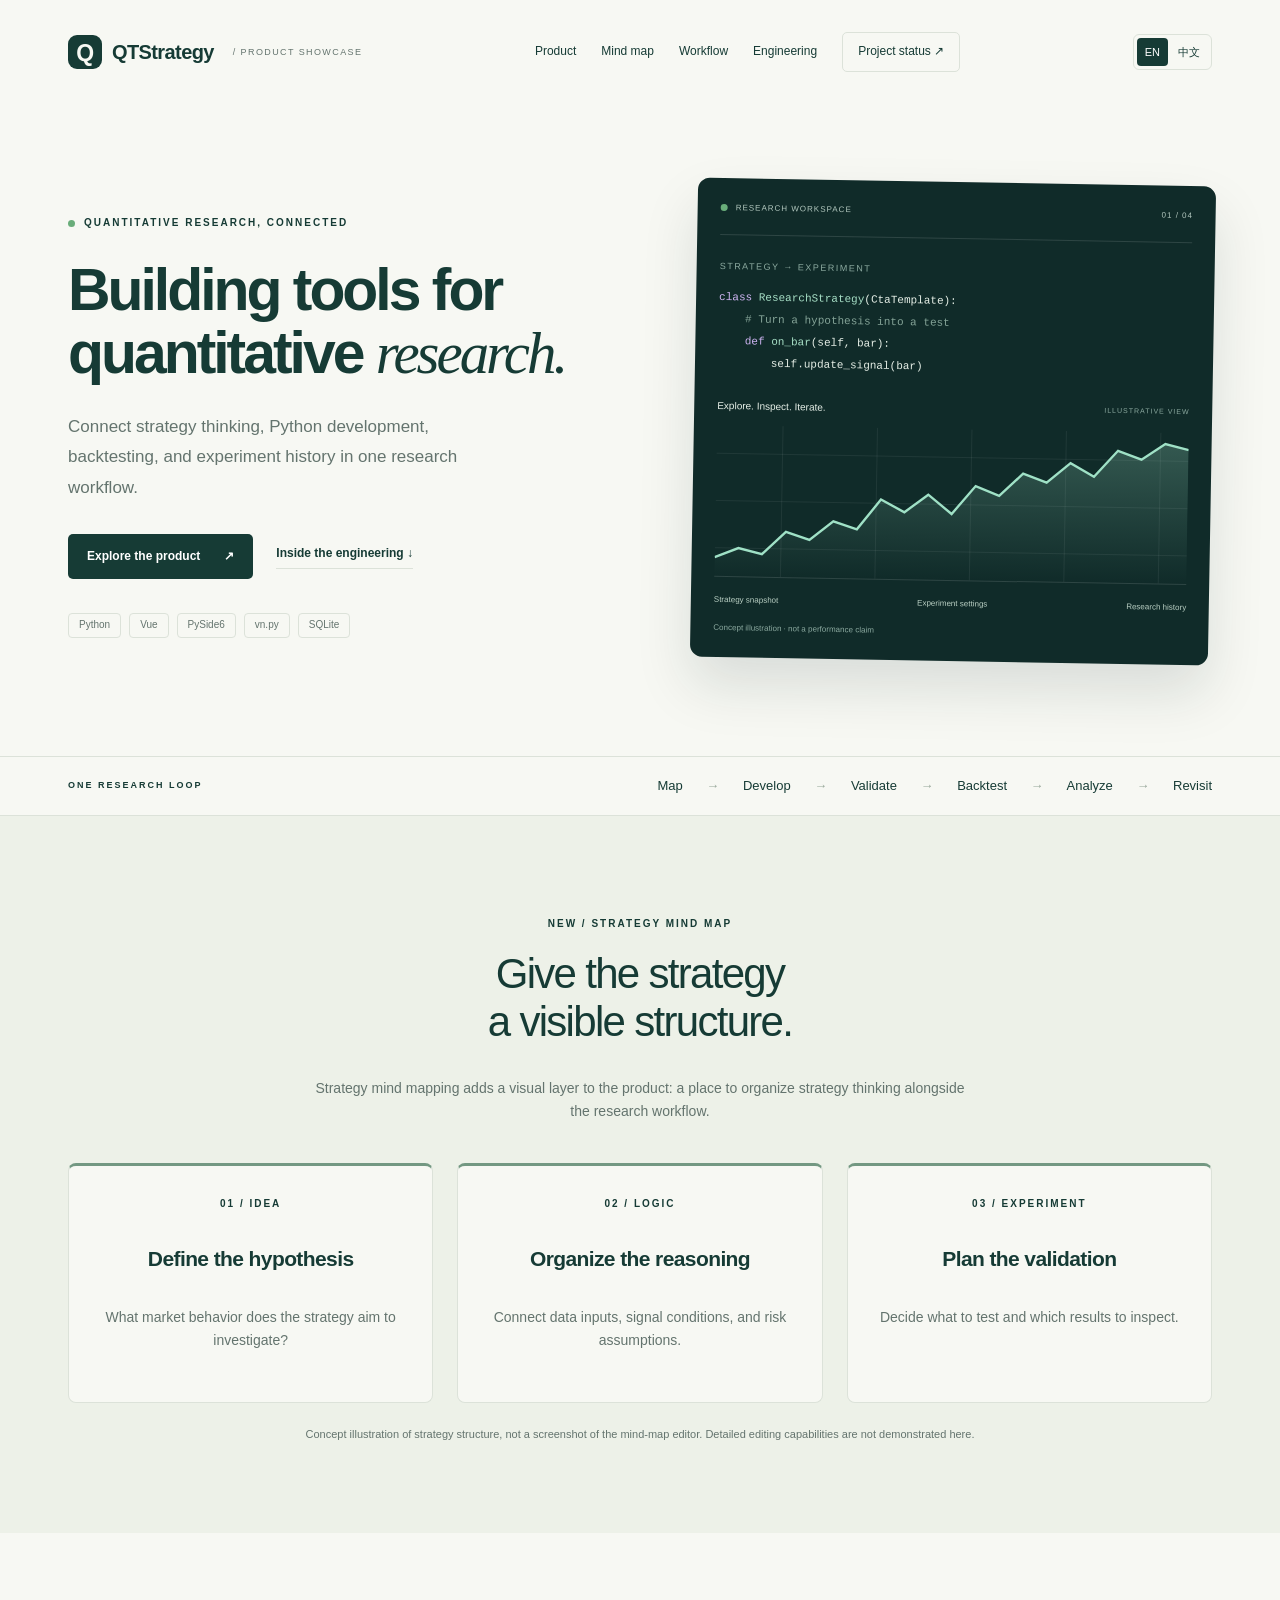
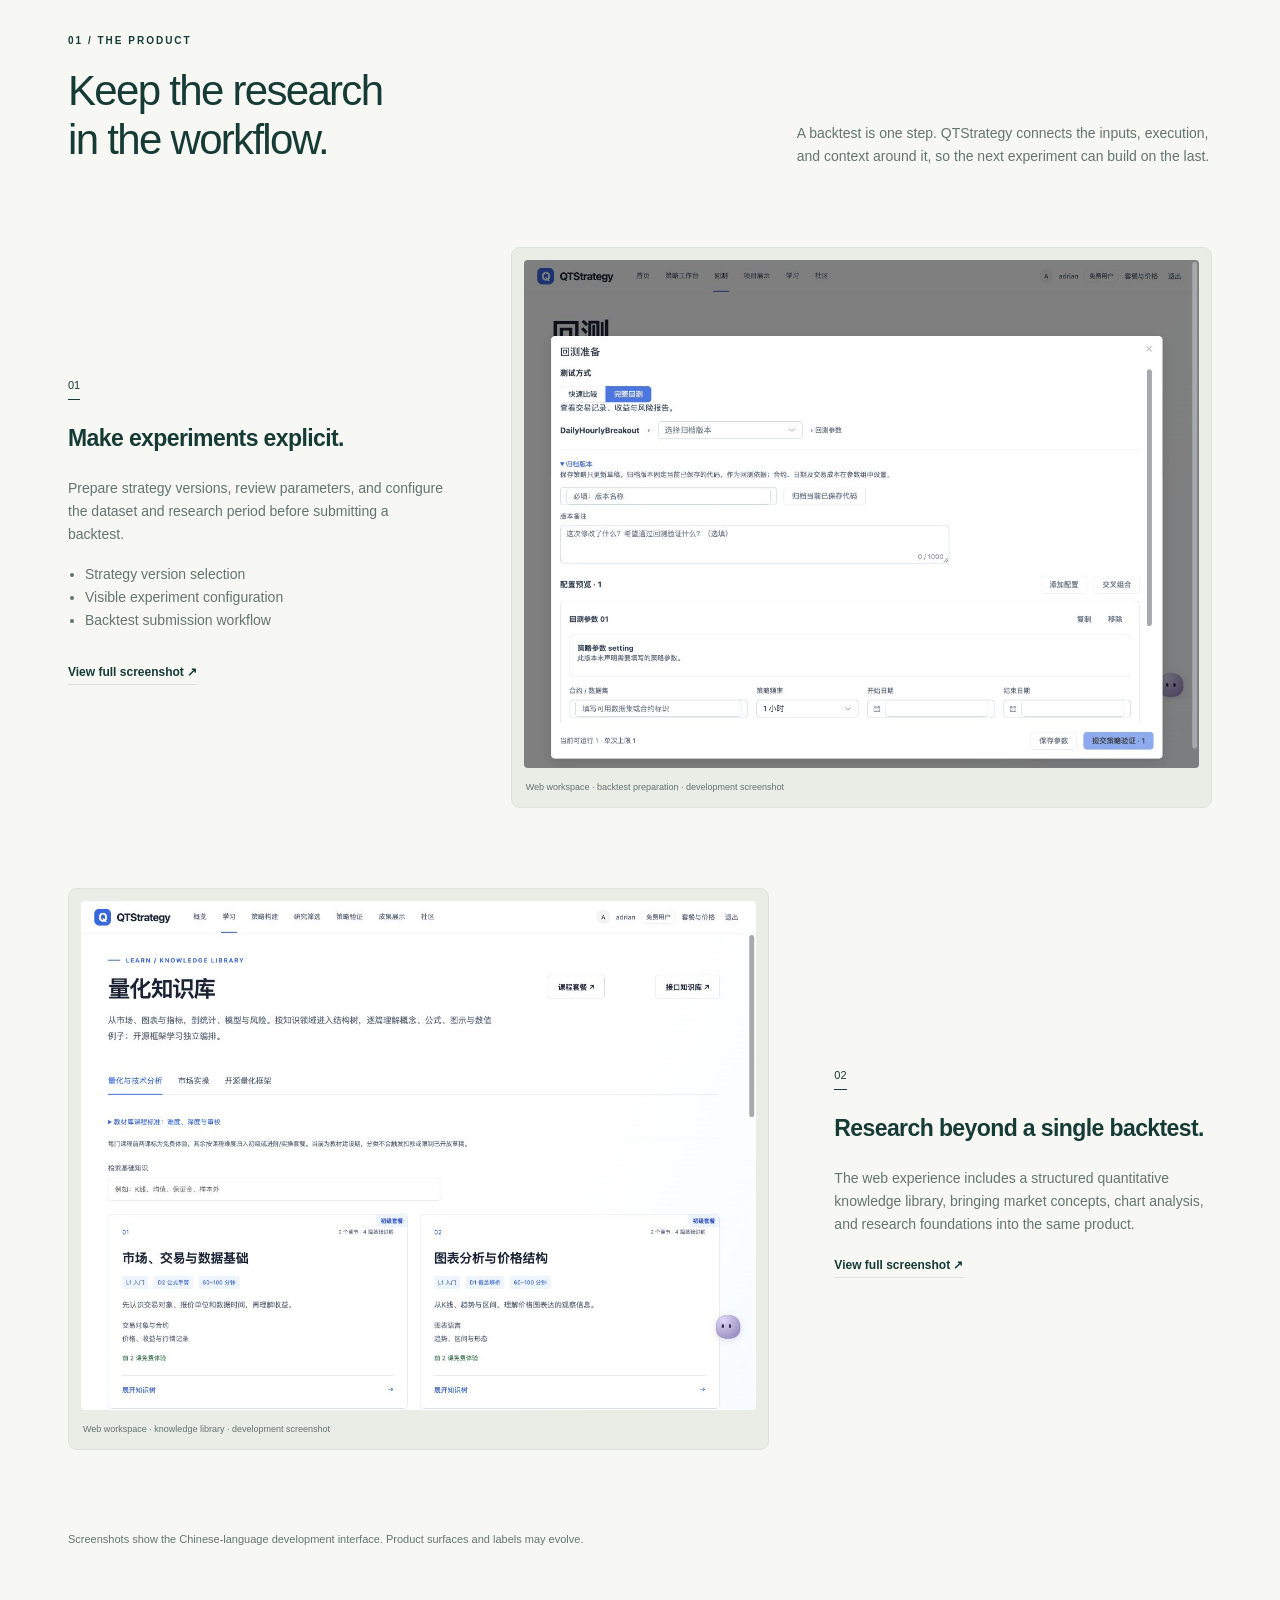
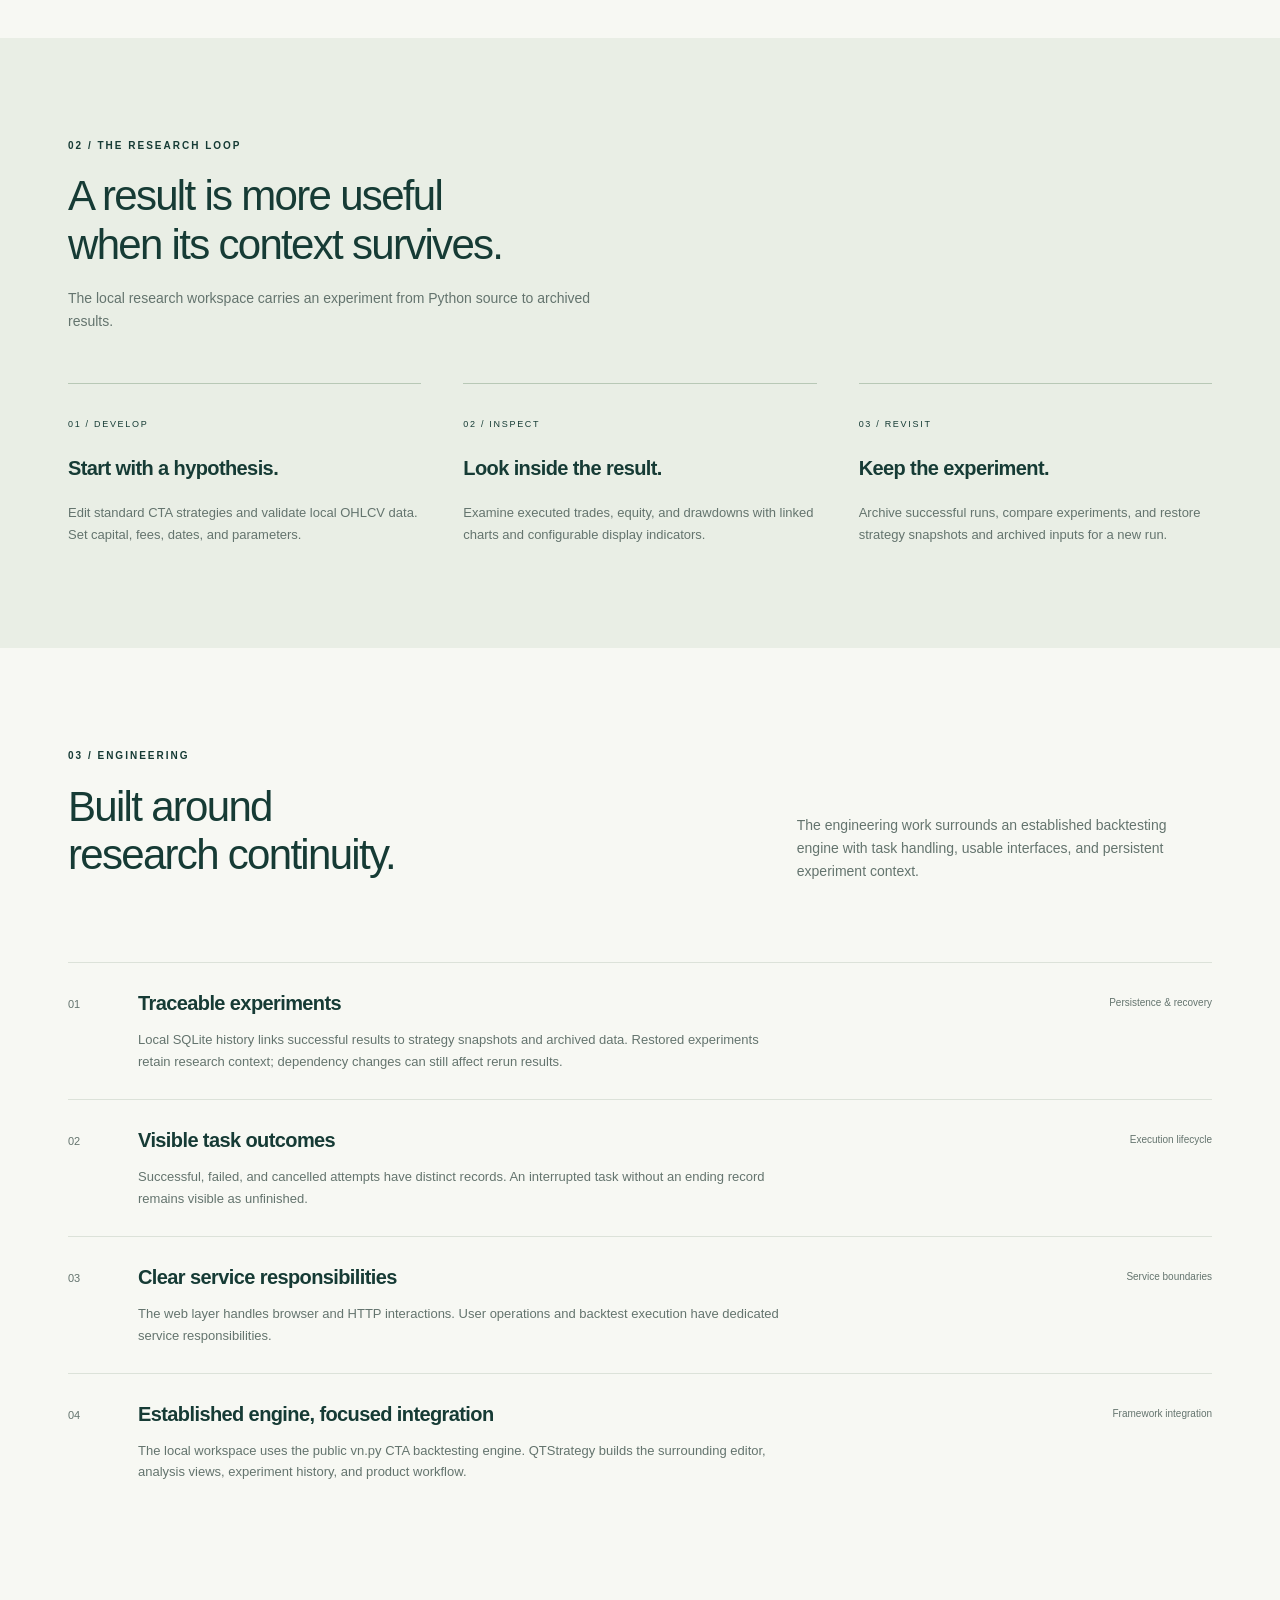
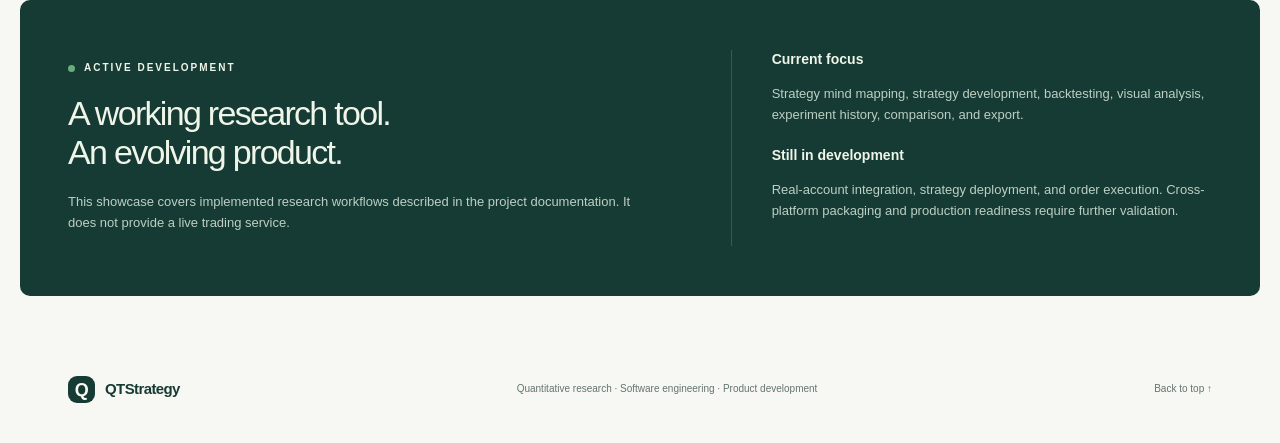
==== index_EN.html @ b5f274e8 "Add files via upload" ====
<!doctype html>
<html lang="en">
<head>
<meta charset="utf-8"><meta name="viewport" content="width=device-width, initial-scale=1">
<title>QTStrategy — Quantitative Development &amp; Research Tools</title>
<meta name="description" content="Explore QTStrategy: a quantitative research workspace connecting Python strategies, backtesting, result analysis, and experiment history.">
<meta property="og:type" content="website"><meta property="og:title" content="QTStrategy | Quantitative Research Workspace"><meta property="og:description" content="From strategy idea to research insight. Explore the product workflow and engineering behind QTStrategy."><meta name="theme-color" content="#102b29">
<link rel="icon" href="assets/favicon.svg" type="image/svg+xml"><link rel="stylesheet" href="style.css">
<link rel="canonical" href="https://pioolcx1221.github.io/qtstrategy-showcase/index_EN.html"><link rel="alternate" hreflang="en" href="https://pioolcx1221.github.io/qtstrategy-showcase/index_EN.html"><link rel="alternate" hreflang="zh-CN" href="https://pioolcx1221.github.io/qtstrategy-showcase/index_ZH.html"><meta property="og:url" content="https://pioolcx1221.github.io/qtstrategy-showcase/index_EN.html">
</head>
<body>
<a class="skip" href="#main">Skip to content</a>
<header class="nav wrap"><a class="brand" href="#" aria-label="QTStrategy home"><span class="mark">Q</span>QTStrategy<span class="brand-note"> / PRODUCT SHOWCASE</span></a><nav aria-label="Main navigation"><a href="#product">Product</a><a href="#mindmap">Mind map</a><a href="#workflow">Workflow</a><a href="#engineering">Engineering</a><a class="nav-cta" href="#status">Project status ↗</a></nav><nav class="language-switch" aria-label="Language"><a href="index_EN.html" aria-current="page" lang="en">EN</a><a href="index_ZH.html" lang="zh-CN">中文</a></nav></header>
<main id="main">
<section class="hero wrap"><div class="hero-copy"><p class="eyebrow"><span class="dot"></span> QUANTITATIVE RESEARCH, CONNECTED</p><h1>Building tools for<br>quantitative <em>research.</em></h1><p class="intro">Connect strategy thinking, Python development, backtesting, and experiment history in one research workflow.</p><div class="actions"><a class="button" href="#product">Explore the product <span>↗</span></a><a class="text-link" href="#engineering">Inside the engineering ↓</a></div><div class="tags" aria-label="Technologies"><span>Python</span><span>Vue</span><span>PySide6</span><span>vn.py</span><span>SQLite</span></div></div>
<div class="research-card" aria-label="Illustrative research workflow"><div class="card-top"><span><i class="dot"></i> RESEARCH WORKSPACE</span><span>01 / 04</span></div><div class="code-label">STRATEGY → EXPERIMENT</div><pre><span class="purple">class</span> <span class="mint">ResearchStrategy</span>(CtaTemplate):
    <span class="muted"># Turn a hypothesis into a test</span>
    <span class="purple">def</span> <span class="mint">on_bar</span>(self, bar):
        self.update_signal(bar)</pre><div class="chart-title"><span>Explore. Inspect. Iterate.</span><span>ILLUSTRATIVE VIEW</span></div><svg viewBox="0 0 500 160" role="img" aria-label="Illustrative curve, not actual backtest performance"><defs><linearGradient id="fill" x1="0" y1="0" x2="0" y2="1"><stop stop-color="#9fe1c6" stop-opacity=".25"/><stop offset="1" stop-color="#9fe1c6" stop-opacity="0"/></linearGradient></defs><g stroke="#ffffff12"><path d="M0 30H500M0 80H500M0 130H500"/><path d="M70 0V160M170 0V160M270 0V160M370 0V160M470 0V160"/></g><path d="M0 140L25 130 50 136 75 112 100 120 125 100 150 108 175 76 200 89 225 70 250 90 275 60 300 70 325 46 350 55 375 34 400 48 425 20 450 29 475 12 500 18V160H0Z" fill="url(#fill)"/><path d="M0 140L25 130 50 136 75 112 100 120 125 100 150 108 175 76 200 89 225 70 250 90 275 60 300 70 325 46 350 55 375 34 400 48 425 20 450 29 475 12 500 18" fill="none" stroke="#9fe1c6" stroke-width="2.5"/></svg><div class="card-bottom"><span>Strategy snapshot</span><span>Experiment settings</span><span>Research history</span></div><p class="illustration-note">Concept illustration · not a performance claim</p></div></section>
<div class="strip"><div class="wrap strip-inner"><span>ONE RESEARCH LOOP</span><p>Map <b>→</b> Develop <b>→</b> Validate <b>→</b> Backtest <b>→</b> Analyze <b>→</b> Revisit</p></div></div>
<section class="mindmap-section" id="mindmap"><div class="wrap section"><div class="section-heading"><div><p class="eyebrow">NEW / STRATEGY MIND MAP</p><h2>Give the strategy<br>a visible structure.</h2></div><p>Strategy mind mapping adds a visual layer to the product: a place to organize strategy thinking alongside the research workflow.</p></div><div class="map-story" aria-label="Conceptual research flow"><article><span class="eyebrow">01 / IDEA</span><h3>Define the hypothesis</h3><p>What market behavior does the strategy aim to investigate?</p></article><article><span class="eyebrow">02 / LOGIC</span><h3>Organize the reasoning</h3><p>Connect data inputs, signal conditions, and risk assumptions.</p></article><article><span class="eyebrow">03 / EXPERIMENT</span><h3>Plan the validation</h3><p>Decide what to test and which results to inspect.</p></article></div><p class="section-note">Concept illustration of strategy structure, not a screenshot of the mind-map editor. Detailed editing capabilities are not demonstrated here.</p></div></section>
<section class="section wrap" id="product"><div class="section-heading"><div><p class="eyebrow">01 / THE PRODUCT</p><h2>Keep the research<br>in the workflow.</h2></div><p>A backtest is one step. QTStrategy connects the inputs, execution, and context around it, so the next experiment can build on the last.</p></div><div class="product-layout"><div class="product-copy"><span class="number">01</span><h3>Make experiments explicit.</h3><p>Prepare strategy versions, review parameters, and configure the dataset and research period before submitting a backtest.</p><ul><li>Strategy version selection</li><li>Visible experiment configuration</li><li>Backtest submission workflow</li></ul><a class="text-link" href="assets/backtest.png" target="_blank" rel="noopener">View full screenshot ↗</a></div><figure class="screenshot"><img src="assets/backtest.png" width="1214" height="914" alt="QTStrategy web interface showing strategy version selection and backtest configuration" loading="lazy"><figcaption>Web workspace · backtest preparation · development screenshot</figcaption></figure></div><div class="product-layout reverse"><div class="product-copy"><span class="number">02</span><h3>Research beyond a single backtest.</h3><p>The web experience includes a structured quantitative knowledge library, bringing market concepts, chart analysis, and research foundations into the same product.</p><a class="text-link" href="assets/knowledge.png" target="_blank" rel="noopener">View full screenshot ↗</a></div><figure class="screenshot"><img src="assets/knowledge.png" width="1214" height="914" alt="QTStrategy quantitative knowledge library with market foundations and chart analysis learning modules" loading="lazy"><figcaption>Web workspace · knowledge library · development screenshot</figcaption></figure></div><p class="section-note">Screenshots show the Chinese-language development interface. Product surfaces and labels may evolve.</p></section>
<section class="workflow-section" id="workflow"><div class="wrap section"><p class="eyebrow">02 / THE RESEARCH LOOP</p><h2>A result is more useful<br>when its context survives.</h2><p class="section-lead">The local research workspace carries an experiment from Python source to archived results.</p><div class="steps"><article><span>01 / DEVELOP</span><h3>Start with a hypothesis.</h3><p>Edit standard CTA strategies and validate local OHLCV data. Set capital, fees, dates, and parameters.</p></article><article><span>02 / INSPECT</span><h3>Look inside the result.</h3><p>Examine executed trades, equity, and drawdowns with linked charts and configurable display indicators.</p></article><article><span>03 / REVISIT</span><h3>Keep the experiment.</h3><p>Archive successful runs, compare experiments, and restore strategy snapshots and archived inputs for a new run.</p></article></div></div></section>
<section class="section wrap" id="engineering"><div class="section-heading"><div><p class="eyebrow">03 / ENGINEERING</p><h2>Built around<br>research continuity.</h2></div><p>The engineering work surrounds an established backtesting engine with task handling, usable interfaces, and persistent experiment context.</p></div><div class="engineering-list"><article><span>01</span><div><h3>Traceable experiments</h3><p>Local SQLite history links successful results to strategy snapshots and archived data. Restored experiments retain research context; dependency changes can still affect rerun results.</p></div><small>Persistence & recovery</small></article><article><span>02</span><div><h3>Visible task outcomes</h3><p>Successful, failed, and cancelled attempts have distinct records. An interrupted task without an ending record remains visible as unfinished.</p></div><small>Execution lifecycle</small></article><article><span>03</span><div><h3>Clear service responsibilities</h3><p>The web layer handles browser and HTTP interactions. User operations and backtest execution have dedicated service responsibilities.</p></div><small>Service boundaries</small></article><article><span>04</span><div><h3>Established engine, focused integration</h3><p>The local workspace uses the public vn.py CTA backtesting engine. QTStrategy builds the surrounding editor, analysis views, experiment history, and product workflow.</p></div><small>Framework integration</small></article></div></section>
<section class="status wrap" id="status"><div><p class="eyebrow"><span class="dot"></span> ACTIVE DEVELOPMENT</p><h2>A working research tool.<br>An evolving product.</h2><p>This showcase covers implemented research workflows described in the project documentation. It does not provide a live trading service.</p></div><div class="status-details"><h3>Current focus</h3><p>Strategy mind mapping, strategy development, backtesting, visual analysis, experiment history, comparison, and export.</p><h3>Still in development</h3><p>Real-account integration, strategy deployment, and order execution. Cross-platform packaging and production readiness require further validation.</p></div></section>
</main><footer class="wrap"><a class="brand" href="#"><span class="mark">Q</span>QTStrategy</a><p>Quantitative research · Software engineering · Product development</p><a href="#main">Back to top ↑</a></footer>

</body></html>
---- style.css ----
:root{--ink:#163b35;--muted:#64746e;--paper:#f7f8f3;--line:#dce2d9;--accent:#b9ecac}*{box-sizing:border-box}html{scroll-behavior:smooth;scroll-padding-top:30px}body{margin:0;background:var(--paper);color:var(--ink);font:16px/1.65 -apple-system,BlinkMacSystemFont,"Segoe UI",sans-serif}a{color:inherit;text-decoration:none}a:focus-visible{outline:3px solid #479376;outline-offset:6px}.wrap{max-width:1240px;margin:auto;padding-left:48px;padding-right:48px}.nav{display:flex;justify-content:space-between;align-items:center;min-height:104px;gap:24px}.brand{font-size:20px;font-weight:750;display:flex;align-items:center;gap:10px;white-space:nowrap;letter-spacing:-.6px}.mark{display:inline-grid;place-items:center;width:34px;height:34px;background:var(--ink);color:var(--paper);border-radius:9px;font-size:23px}.brand-note{font-size:9px;letter-spacing:1.4px;font-weight:500;margin-left:9px;color:var(--muted)}nav{display:flex;gap:25px;align-items:center;font-size:12px}.nav-cta{border:1px solid var(--line);padding:9px 15px;border-radius:5px}.hero{padding-top:78px;padding-bottom:95px;display:grid;grid-template-columns:1.12fr 1fr;gap:45px;align-items:center}.eyebrow{font-size:10px;font-weight:700;letter-spacing:2px;display:flex;align-items:center;gap:9px}.dot{display:inline-block;width:7px;height:7px;border-radius:50%;background:#69ad7a}h1{font-size:clamp(42px,4.6vw,64px);line-height:1.08;letter-spacing:-3px;font-weight:550;margin:26px 0}h1 em{font-family:Georgia,serif;font-weight:400}.intro{font-size:17px;line-height:1.8;max-width:450px;color:var(--muted)}.actions{display:flex;align-items:center;gap:23px;margin:30px 0}.button{background:var(--ink);color:white;padding:13px 19px;border-radius:5px;font-size:12px;font-weight:600;display:flex;gap:24px}.button:hover{background:#28584b}.text-link{font-size:12px;font-weight:650;border-bottom:1px solid var(--line);padding-bottom:5px}.tags{display:flex;gap:8px;flex-wrap:wrap;margin-top:34px}.tags span{border:1px solid var(--line);border-radius:4px;padding:3px 10px;font-size:10px;color:var(--muted)}.research-card{background:#102b29;color:#e6efe7;border-radius:12px;padding:23px;box-shadow:0 28px 55px #102b2920;transform:rotate(1deg)}.card-top,.card-bottom{display:flex;justify-content:space-between;align-items:center;gap:10px;font-size:8px;letter-spacing:1px}.card-top span:first-child{display:flex;align-items:center;gap:8px}.card-top{padding-bottom:20px;border-bottom:1px solid #ffffff20;color:#b3c8bf}.code-label{font-size:9px;letter-spacing:1.5px;color:#8caaa0;margin:24px 0 12px}pre{font:11px/2 monospace;white-space:pre-wrap}.purple{color:#cfb5f3}.mint{color:#a7dfc6}.muted{color:#84a397}.chart-title{display:flex;justify-content:space-between;margin:24px 0 10px;font-size:10px}.chart-title span:last-child{font-size:7px;letter-spacing:1px;color:#8caaa0}.research-card svg{display:block;width:100%}.card-bottom{border-top:1px solid #ffffff20;padding-top:16px;color:#bad0c4;font-size:8px;letter-spacing:0}.illustration-note{font-size:8px;color:#8caaa0;margin:15px 0 0}.strip{border-top:1px solid var(--line);border-bottom:1px solid var(--line)}.strip-inner{display:flex;justify-content:space-between;align-items:center;gap:20px;padding-top:18px;padding-bottom:18px}.strip span{font-size:9px;letter-spacing:2px;font-weight:700}.strip p{margin:0;font-size:13px}.strip b{padding:0 20px;color:#9aa99c;font-weight:400}.section{padding-top:90px;padding-bottom:90px}.section-heading{display:grid;grid-template-columns:1fr .65fr;gap:90px;align-items:end;margin-bottom:65px}h2{font-size:42px;line-height:1.15;font-weight:500;letter-spacing:-1.7px;margin:18px 0}.section-heading>p,.section-lead{font-size:14px;color:var(--muted);max-width:530px}.product-layout{display:grid;grid-template-columns:.7fr 1.3fr;gap:65px;align-items:center;margin:55px 0 80px}.product-copy .number{font-size:11px;display:inline-block;border-bottom:1px solid var(--ink);padding-bottom:5px}h3{font-size:23px;line-height:1.35;font-weight:550;letter-spacing:-.6px}.product-copy p,.product-copy li{font-size:14px;color:var(--muted)}.product-copy ul{padding-left:17px;margin-bottom:26px}.screenshot{margin:0;padding:12px;background:#e9ede5;border:1px solid var(--line);border-radius:9px}.screenshot img{display:block;width:100%;height:auto;border-radius:4px}.screenshot figcaption{font-size:9px;color:var(--muted);padding:12px 2px 0}.reverse{grid-template-columns:1.3fr .7fr}.reverse .product-copy{grid-column:2;grid-row:1}.reverse .screenshot{grid-column:1;grid-row:1}.section-note{font-size:11px;color:var(--muted);margin:0}.workflow-section{background:#e9eee5}.steps{display:grid;grid-template-columns:repeat(3,1fr);gap:42px;margin-top:50px}.steps article{border-top:1px solid #b8c8b6;padding-top:25px}.steps article>span{font-size:9px;letter-spacing:1.7px}.steps h3{font-size:20px}.steps p{font-size:13px;color:var(--muted)}.engineering-list article{display:grid;grid-template-columns:45px 1fr 180px;gap:25px;border-top:1px solid var(--line);padding:27px 0}.engineering-list article>span{font-size:11px;padding-top:5px;color:var(--muted)}.engineering-list h3{font-size:20px;margin:0 0 12px}.engineering-list p{font-size:13px;color:var(--muted);max-width:650px;margin:0}.engineering-list small{font-size:10px;text-align:right;padding-top:5px;color:var(--muted)}.status{background:var(--ink);color:#eff5e8;border-radius:10px;padding-top:50px;padding-bottom:50px;display:grid;grid-template-columns:1.2fr 1fr;gap:85px;margin-bottom:75px}.status h2{font-size:34px}.status p:not(.eyebrow){font-size:13px;color:#bdcfc2}.status-details{border-left:1px solid #ffffff26;padding-left:40px}.status-details h3{font-size:14px;letter-spacing:0;margin-top:20px}.status-details h3:first-child{margin-top:0}footer{display:flex;align-items:center;justify-content:space-between;padding-bottom:35px;gap:25px}footer p,footer>a:last-child{font-size:10px;color:var(--muted)}footer .brand{font-size:15px}footer .mark{width:27px;height:27px;font-size:18px}.skip{position:absolute;top:-100px;left:20px;background:white;padding:12px;z-index:2}.skip:focus{top:10px}@media(max-width:1000px){.brand-note{display:none}.wrap{padding-left:30px;padding-right:30px}.hero{gap:25px}.actions{align-items:flex-start;flex-direction:column;gap:15px}h1{letter-spacing:-2px}.product-layout{gap:35px}.status{margin-left:30px;margin-right:30px;gap:35px}.section-heading{gap:35px}nav{gap:18px}}@media(max-width:700px){.wrap{padding-left:23px;padding-right:23px}.nav{min-height:82px;flex-wrap:wrap;padding-top:18px;padding-bottom:18px;gap:16px}nav{width:100%;justify-content:space-between;font-size:11px;gap:10px}.nav-cta{padding:5px 9px}.hero{grid-template-columns:1fr;padding-top:40px;padding-bottom:55px;gap:40px}h1{font-size:48px}.intro{font-size:16px}.actions{flex-direction:row;align-items:center;gap:18px}.research-card{transform:none}.strip-inner{align-items:flex-start;flex-direction:column;gap:10px}.strip p{font-size:11px}.strip b{padding:0 7px}.section{padding-top:60px;padding-bottom:60px}.section-heading{grid-template-columns:1fr;gap:5px;margin-bottom:35px}h2{font-size:35px}.product-layout,.reverse{grid-template-columns:1fr;gap:25px;margin:40px 0 55px}.reverse .product-copy,.reverse .screenshot{grid-column:auto;grid-row:auto}.steps{grid-template-columns:1fr;gap:25px;margin-top:30px}.steps h3{margin:13px 0}.engineering-list article{grid-template-columns:25px 1fr;gap:12px}.engineering-list small{grid-column:2;text-align:left}.status{grid-template-columns:1fr;margin:0 16px 45px;gap:25px;padding:32px 24px}.status h2{font-size:30px}.status-details{border-left:0;border-top:1px solid #ffffff26;padding-left:0;padding-top:25px}footer{flex-wrap:wrap}footer p{order:3;width:100%;margin:0}}@media(prefers-reduced-motion:reduce){html{scroll-behavior:auto}}

.language-switch{display:flex;flex-shrink:0;border:1px solid var(--line);border-radius:6px;padding:3px;gap:3px}.language-switch button{border:0;background:transparent;color:var(--ink);padding:6px 9px;border-radius:4px;font:600 11px/1.4 inherit;cursor:pointer;white-space:nowrap}.language-switch button[aria-pressed="true"]{background:var(--ink);color:white}.language-switch button:focus-visible{outline:2px solid #479376;outline-offset:2px}html[lang="zh-CN"] h1{font-size:clamp(40px,4.4vw,60px);letter-spacing:-1px;line-height:1.3}html[lang="zh-CN"] h2{line-height:1.35;letter-spacing:0}html[lang="zh-CN"] .eyebrow{letter-spacing:1px}@media(max-width:1100px){.brand-note{display:none}.nav{gap:15px}}@media(max-width:700px){.nav nav{order:3}.language-switch{margin-left:auto}}

.language-switch{width:auto;gap:2px}.language-switch a{padding:5px 8px;font-size:11px;border-radius:4px}.language-switch a[aria-current="page"]{background:var(--ink);color:white}.mindmap-section{background:#edf1e8}.map-preview{display:grid;grid-template-columns:1fr 1.6fr;gap:70px;align-items:center;padding:45px;background:var(--paper);border:1px solid var(--line);border-radius:12px;margin-bottom:20px}.map-root{background:var(--ink);color:white;text-align:center;padding:25px;border-radius:8px;position:relative}.map-root:after{content:"";position:absolute;width:70px;height:1px;background:#a6b9a1;left:100%;top:50%}.map-branches{display:grid;gap:18px;border-left:1px solid #a6b9a1;padding-left:30px}.map-branches>div{position:relative;background:white;border:1px solid var(--line);border-radius:6px;padding:17px 22px}.map-branches>div:before{content:"";position:absolute;width:30px;height:1px;background:#a6b9a1;right:100%;top:50%}.map-branches strong,.map-branches span{display:block}.map-branches strong{font-size:15px}.map-branches span{font-size:12px;color:var(--muted);margin-top:5px}@media(max-width:800px){.brand-note{display:none}.nav{flex-wrap:wrap}.nav>nav:first-of-type{flex-wrap:wrap}.map-preview{grid-template-columns:1fr;padding:24px;gap:30px}.map-root:after{display:none}.map-branches{padding-left:20px}.map-branches>div:before{width:20px}}

.map-story{display:grid;grid-template-columns:repeat(3,minmax(0,1fr));gap:22px;margin:0 0 22px}.map-story article{padding:28px;background:var(--paper);border-top:3px solid #739882;border-radius:0 0 8px 8px}.map-story h3{font-size:21px;margin:20px 0 12px}.map-story p{font-size:14px;color:var(--muted);margin:0}@media(max-width:700px){.map-story{grid-template-columns:1fr;gap:14px}.map-story article{padding:23px}.map-story h3{margin-top:14px}}
/* Balanced strategy section */
.mindmap-section .section-heading{grid-template-columns:1fr;text-align:center;gap:12px;justify-items:center;margin-bottom:40px}
.mindmap-section .section-heading .eyebrow{justify-content:center}
.mindmap-section .section-heading>p{max-width:650px;margin:0 auto}
.map-story{gap:24px;align-items:stretch}
.map-story article{display:grid;grid-template-rows:auto minmax(58px,auto) 1fr;gap:18px;text-align:center;padding:30px 24px;border:1px solid var(--line);border-top:3px solid #739882;border-radius:8px;min-height:240px}
.map-story article .eyebrow{justify-content:center;margin:0}
.map-story h3{display:flex;align-items:center;justify-content:center;margin:0;min-height:58px}
.map-story p{margin:0}
.mindmap-section .section-note{text-align:center;max-width:760px;margin:0 auto}
@media(max-width:700px){.map-story article{min-height:0;grid-template-rows:auto auto auto;gap:16px}.map-story h3{min-height:0}.mindmap-section .section-heading{margin-bottom:28px}}
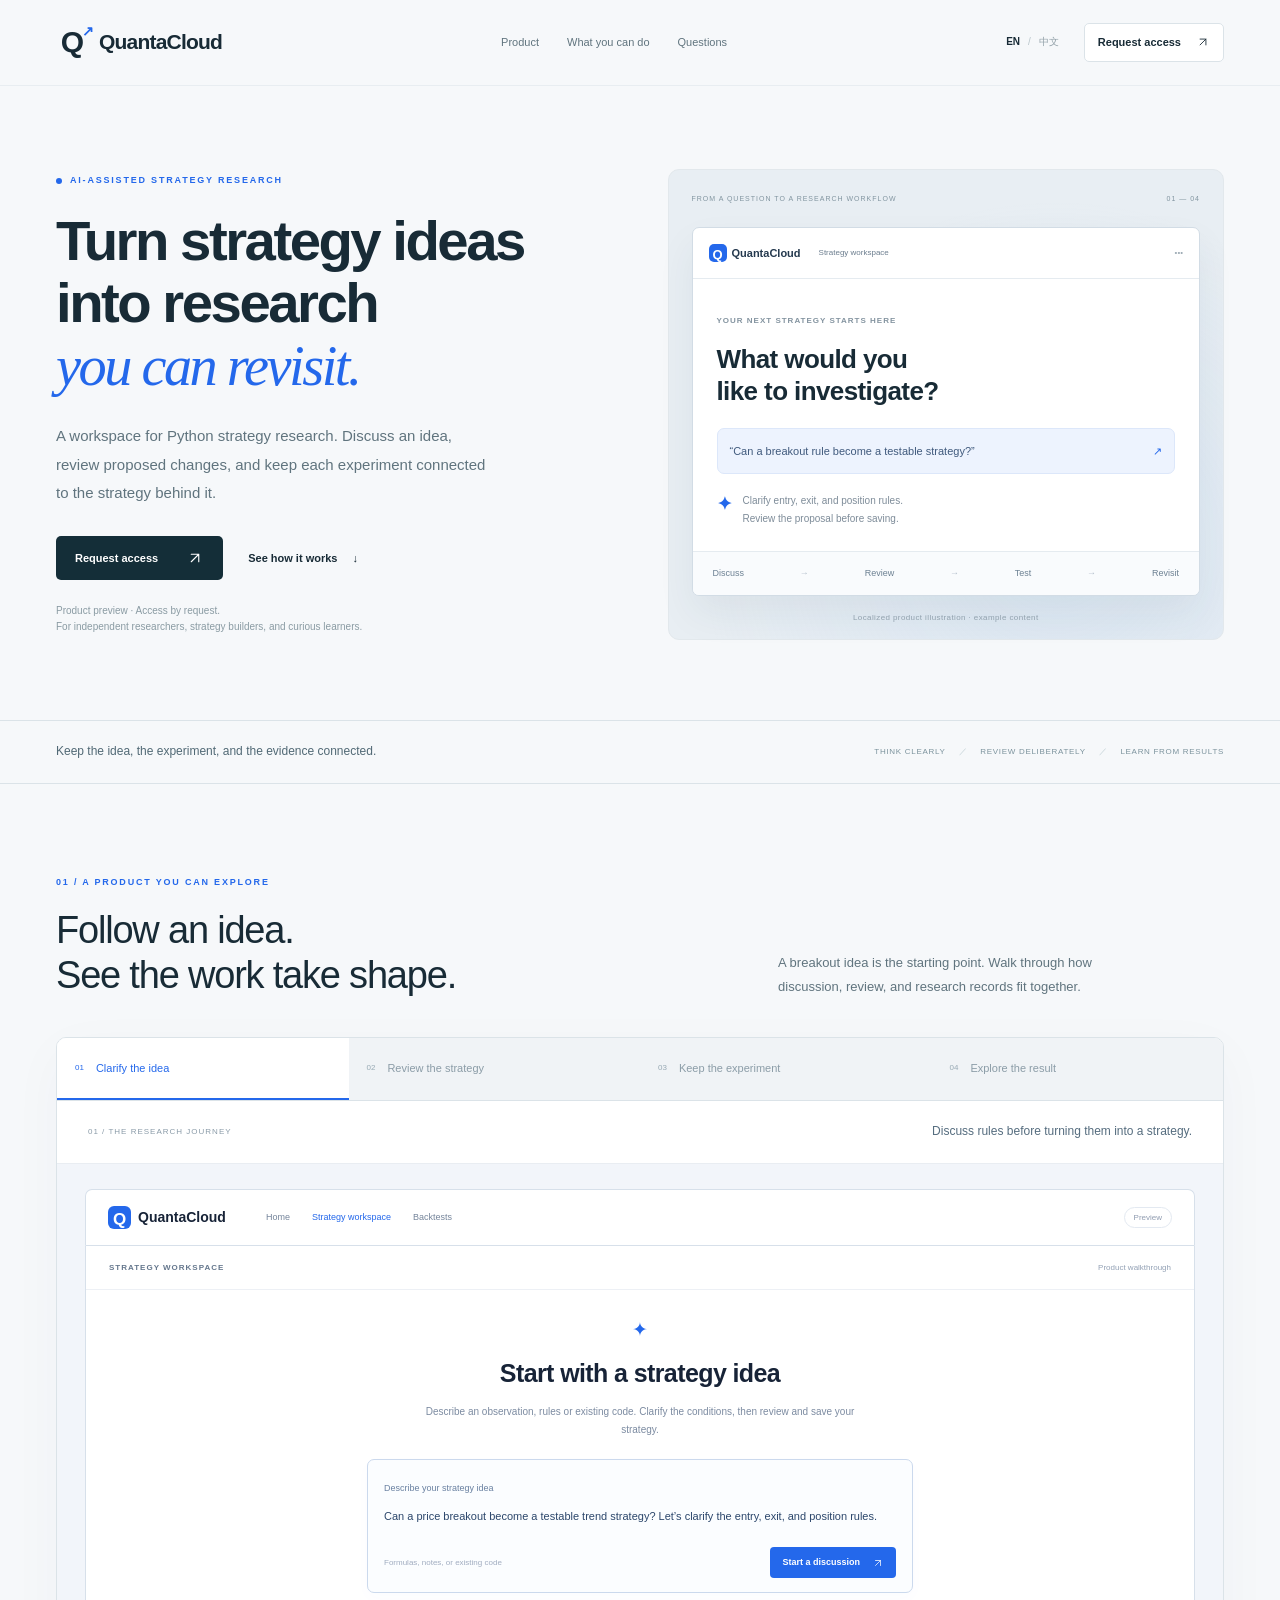
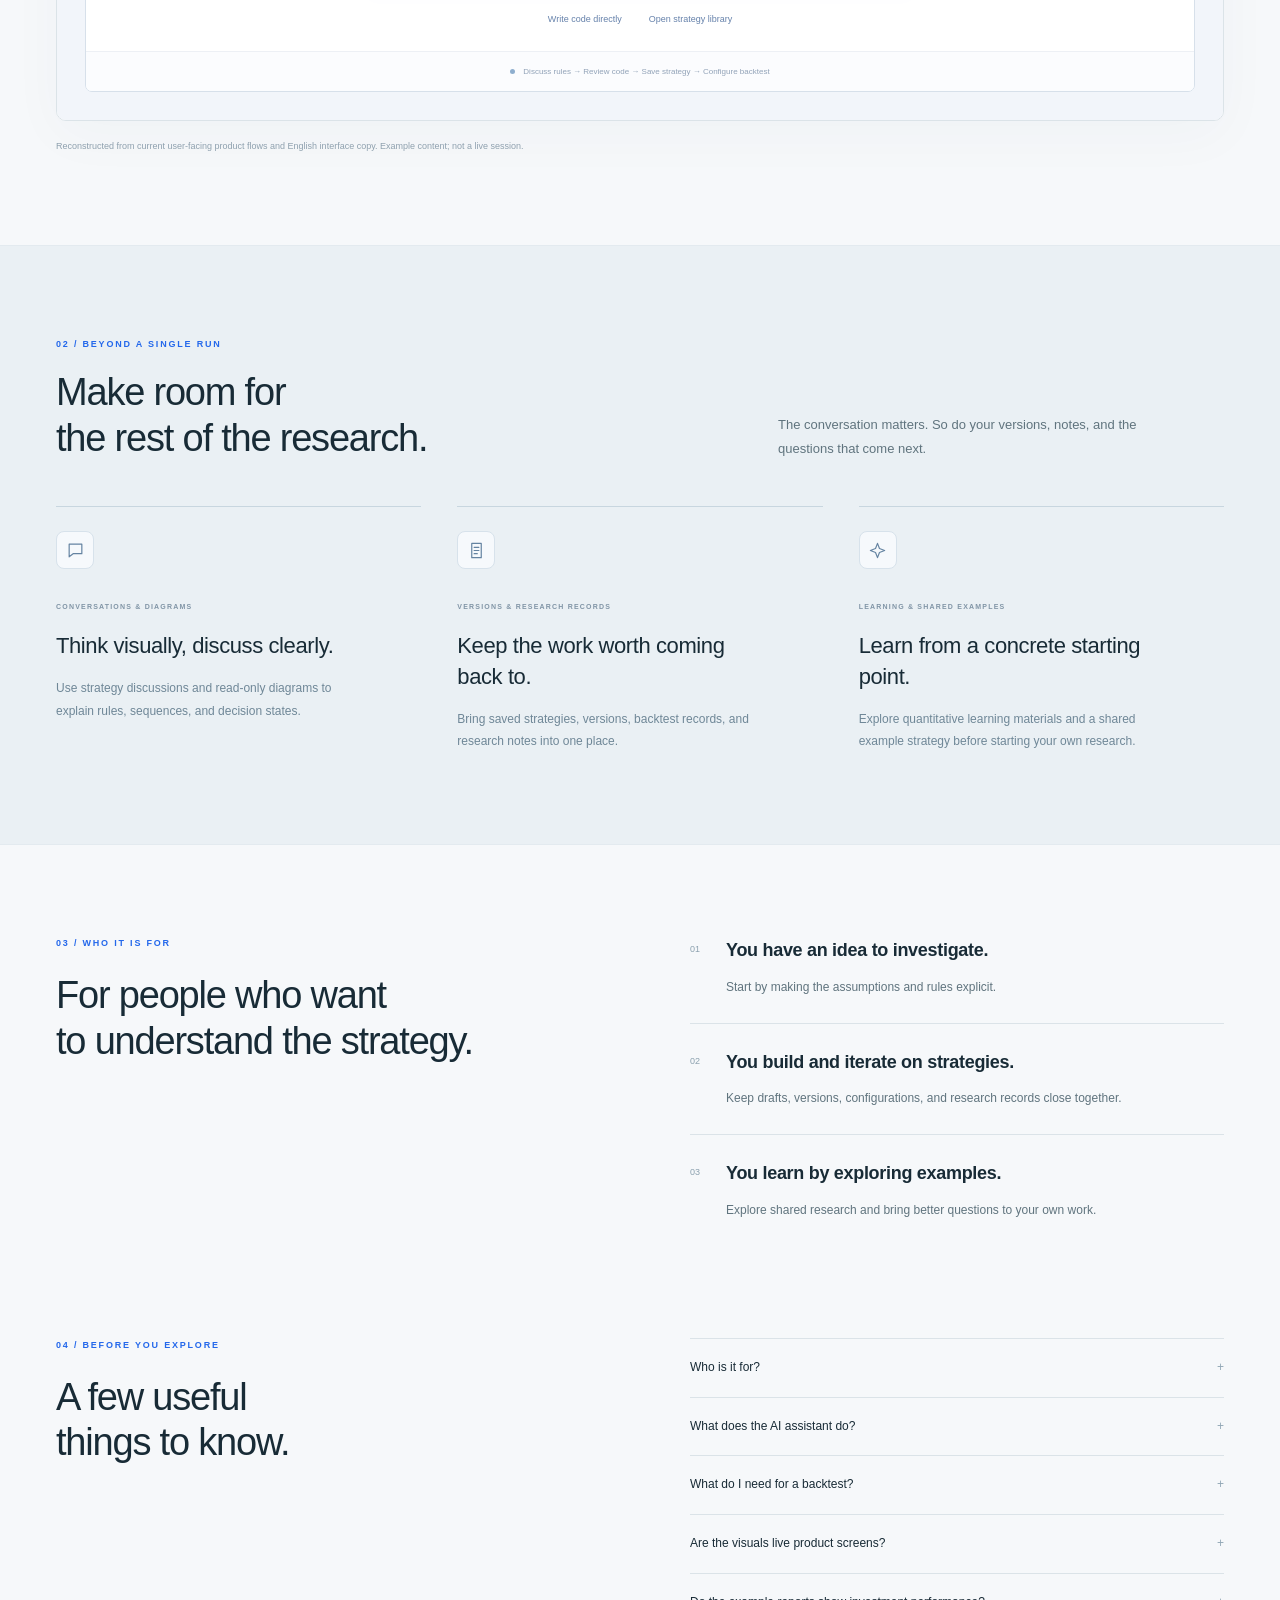
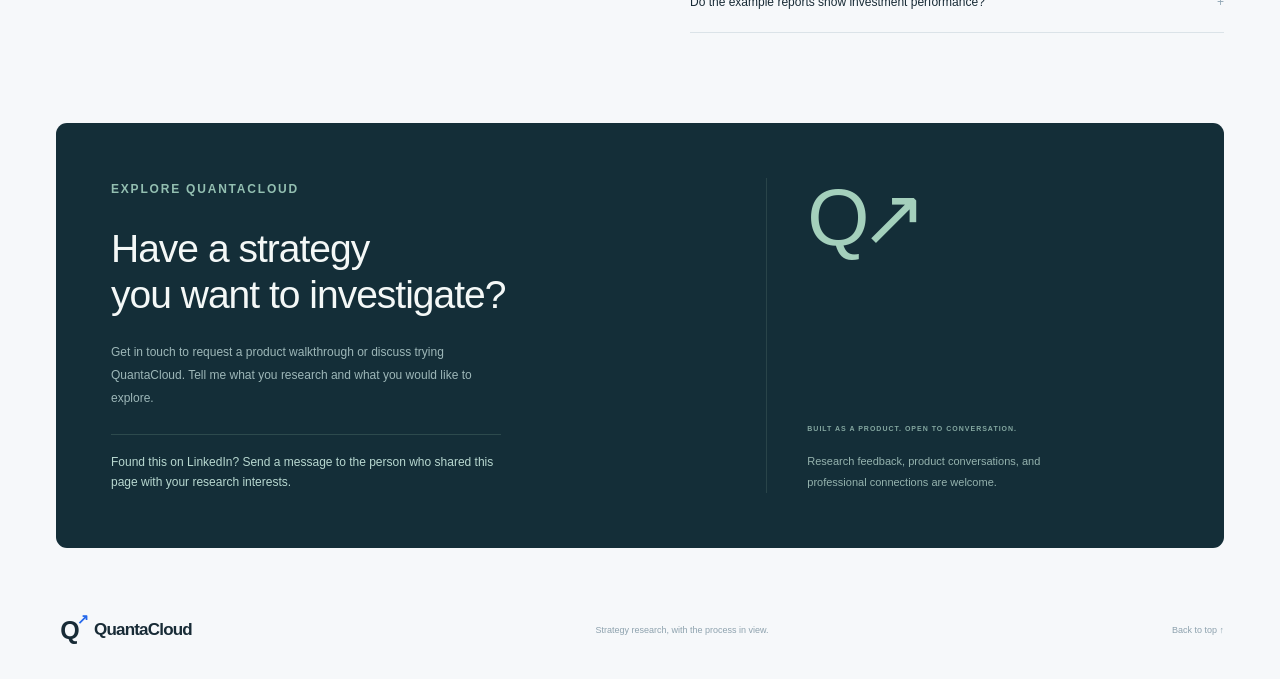
==== commit 7ed446f6: "Add files via upload" ====
--- a/index_EN.html
+++ b/index_EN.html
@@ -1,28 +1,11 @@
 <!doctype html>
-<html lang="en">
-<head>
-<meta charset="utf-8"><meta name="viewport" content="width=device-width, initial-scale=1">
-<title>QTStrategy — Quantitative Development &amp; Research Tools</title>
-<meta name="description" content="Explore QTStrategy: a quantitative research workspace connecting Python strategies, backtesting, result analysis, and experiment history.">
-<meta property="og:type" content="website"><meta property="og:title" content="QTStrategy | Quantitative Research Workspace"><meta property="og:description" content="From strategy idea to research insight. Explore the product workflow and engineering behind QTStrategy."><meta name="theme-color" content="#102b29">
-<link rel="icon" href="assets/favicon.svg" type="image/svg+xml"><link rel="stylesheet" href="style.css">
-<link rel="canonical" href="https://pioolcx1221.github.io/qtstrategy-showcase/index_EN.html"><link rel="alternate" hreflang="en" href="https://pioolcx1221.github.io/qtstrategy-showcase/index_EN.html"><link rel="alternate" hreflang="zh-CN" href="https://pioolcx1221.github.io/qtstrategy-showcase/index_ZH.html"><meta property="og:url" content="https://pioolcx1221.github.io/qtstrategy-showcase/index_EN.html">
-</head>
-<body>
-<a class="skip" href="#main">Skip to content</a>
-<header class="nav wrap"><a class="brand" href="#" aria-label="QTStrategy home"><span class="mark">Q</span>QTStrategy<span class="brand-note"> / PRODUCT SHOWCASE</span></a><nav aria-label="Main navigation"><a href="#product">Product</a><a href="#mindmap">Mind map</a><a href="#workflow">Workflow</a><a href="#engineering">Engineering</a><a class="nav-cta" href="#status">Project status ↗</a></nav><nav class="language-switch" aria-label="Language"><a href="index_EN.html" aria-current="page" lang="en">EN</a><a href="index_ZH.html" lang="zh-CN">中文</a></nav></header>
-<main id="main">
-<section class="hero wrap"><div class="hero-copy"><p class="eyebrow"><span class="dot"></span> QUANTITATIVE RESEARCH, CONNECTED</p><h1>Building tools for<br>quantitative <em>research.</em></h1><p class="intro">Connect strategy thinking, Python development, backtesting, and experiment history in one research workflow.</p><div class="actions"><a class="button" href="#product">Explore the product <span>↗</span></a><a class="text-link" href="#engineering">Inside the engineering ↓</a></div><div class="tags" aria-label="Technologies"><span>Python</span><span>Vue</span><span>PySide6</span><span>vn.py</span><span>SQLite</span></div></div>
-<div class="research-card" aria-label="Illustrative research workflow"><div class="card-top"><span><i class="dot"></i> RESEARCH WORKSPACE</span><span>01 / 04</span></div><div class="code-label">STRATEGY → EXPERIMENT</div><pre><span class="purple">class</span> <span class="mint">ResearchStrategy</span>(CtaTemplate):
-    <span class="muted"># Turn a hypothesis into a test</span>
-    <span class="purple">def</span> <span class="mint">on_bar</span>(self, bar):
-        self.update_signal(bar)</pre><div class="chart-title"><span>Explore. Inspect. Iterate.</span><span>ILLUSTRATIVE VIEW</span></div><svg viewBox="0 0 500 160" role="img" aria-label="Illustrative curve, not actual backtest performance"><defs><linearGradient id="fill" x1="0" y1="0" x2="0" y2="1"><stop stop-color="#9fe1c6" stop-opacity=".25"/><stop offset="1" stop-color="#9fe1c6" stop-opacity="0"/></linearGradient></defs><g stroke="#ffffff12"><path d="M0 30H500M0 80H500M0 130H500"/><path d="M70 0V160M170 0V160M270 0V160M370 0V160M470 0V160"/></g><path d="M0 140L25 130 50 136 75 112 100 120 125 100 150 108 175 76 200 89 225 70 250 90 275 60 300 70 325 46 350 55 375 34 400 48 425 20 450 29 475 12 500 18V160H0Z" fill="url(#fill)"/><path d="M0 140L25 130 50 136 75 112 100 120 125 100 150 108 175 76 200 89 225 70 250 90 275 60 300 70 325 46 350 55 375 34 400 48 425 20 450 29 475 12 500 18" fill="none" stroke="#9fe1c6" stroke-width="2.5"/></svg><div class="card-bottom"><span>Strategy snapshot</span><span>Experiment settings</span><span>Research history</span></div><p class="illustration-note">Concept illustration · not a performance claim</p></div></section>
-<div class="strip"><div class="wrap strip-inner"><span>ONE RESEARCH LOOP</span><p>Map <b>→</b> Develop <b>→</b> Validate <b>→</b> Backtest <b>→</b> Analyze <b>→</b> Revisit</p></div></div>
-<section class="mindmap-section" id="mindmap"><div class="wrap section"><div class="section-heading"><div><p class="eyebrow">NEW / STRATEGY MIND MAP</p><h2>Give the strategy<br>a visible structure.</h2></div><p>Strategy mind mapping adds a visual layer to the product: a place to organize strategy thinking alongside the research workflow.</p></div><div class="map-story" aria-label="Conceptual research flow"><article><span class="eyebrow">01 / IDEA</span><h3>Define the hypothesis</h3><p>What market behavior does the strategy aim to investigate?</p></article><article><span class="eyebrow">02 / LOGIC</span><h3>Organize the reasoning</h3><p>Connect data inputs, signal conditions, and risk assumptions.</p></article><article><span class="eyebrow">03 / EXPERIMENT</span><h3>Plan the validation</h3><p>Decide what to test and which results to inspect.</p></article></div><p class="section-note">Concept illustration of strategy structure, not a screenshot of the mind-map editor. Detailed editing capabilities are not demonstrated here.</p></div></section>
-<section class="section wrap" id="product"><div class="section-heading"><div><p class="eyebrow">01 / THE PRODUCT</p><h2>Keep the research<br>in the workflow.</h2></div><p>A backtest is one step. QTStrategy connects the inputs, execution, and context around it, so the next experiment can build on the last.</p></div><div class="product-layout"><div class="product-copy"><span class="number">01</span><h3>Make experiments explicit.</h3><p>Prepare strategy versions, review parameters, and configure the dataset and research period before submitting a backtest.</p><ul><li>Strategy version selection</li><li>Visible experiment configuration</li><li>Backtest submission workflow</li></ul><a class="text-link" href="assets/backtest.png" target="_blank" rel="noopener">View full screenshot ↗</a></div><figure class="screenshot"><img src="assets/backtest.png" width="1214" height="914" alt="QTStrategy web interface showing strategy version selection and backtest configuration" loading="lazy"><figcaption>Web workspace · backtest preparation · development screenshot</figcaption></figure></div><div class="product-layout reverse"><div class="product-copy"><span class="number">02</span><h3>Research beyond a single backtest.</h3><p>The web experience includes a structured quantitative knowledge library, bringing market concepts, chart analysis, and research foundations into the same product.</p><a class="text-link" href="assets/knowledge.png" target="_blank" rel="noopener">View full screenshot ↗</a></div><figure class="screenshot"><img src="assets/knowledge.png" width="1214" height="914" alt="QTStrategy quantitative knowledge library with market foundations and chart analysis learning modules" loading="lazy"><figcaption>Web workspace · knowledge library · development screenshot</figcaption></figure></div><p class="section-note">Screenshots show the Chinese-language development interface. Product surfaces and labels may evolve.</p></section>
-<section class="workflow-section" id="workflow"><div class="wrap section"><p class="eyebrow">02 / THE RESEARCH LOOP</p><h2>A result is more useful<br>when its context survives.</h2><p class="section-lead">The local research workspace carries an experiment from Python source to archived results.</p><div class="steps"><article><span>01 / DEVELOP</span><h3>Start with a hypothesis.</h3><p>Edit standard CTA strategies and validate local OHLCV data. Set capital, fees, dates, and parameters.</p></article><article><span>02 / INSPECT</span><h3>Look inside the result.</h3><p>Examine executed trades, equity, and drawdowns with linked charts and configurable display indicators.</p></article><article><span>03 / REVISIT</span><h3>Keep the experiment.</h3><p>Archive successful runs, compare experiments, and restore strategy snapshots and archived inputs for a new run.</p></article></div></div></section>
-<section class="section wrap" id="engineering"><div class="section-heading"><div><p class="eyebrow">03 / ENGINEERING</p><h2>Built around<br>research continuity.</h2></div><p>The engineering work surrounds an established backtesting engine with task handling, usable interfaces, and persistent experiment context.</p></div><div class="engineering-list"><article><span>01</span><div><h3>Traceable experiments</h3><p>Local SQLite history links successful results to strategy snapshots and archived data. Restored experiments retain research context; dependency changes can still affect rerun results.</p></div><small>Persistence & recovery</small></article><article><span>02</span><div><h3>Visible task outcomes</h3><p>Successful, failed, and cancelled attempts have distinct records. An interrupted task without an ending record remains visible as unfinished.</p></div><small>Execution lifecycle</small></article><article><span>03</span><div><h3>Clear service responsibilities</h3><p>The web layer handles browser and HTTP interactions. User operations and backtest execution have dedicated service responsibilities.</p></div><small>Service boundaries</small></article><article><span>04</span><div><h3>Established engine, focused integration</h3><p>The local workspace uses the public vn.py CTA backtesting engine. QTStrategy builds the surrounding editor, analysis views, experiment history, and product workflow.</p></div><small>Framework integration</small></article></div></section>
-<section class="status wrap" id="status"><div><p class="eyebrow"><span class="dot"></span> ACTIVE DEVELOPMENT</p><h2>A working research tool.<br>An evolving product.</h2><p>This showcase covers implemented research workflows described in the project documentation. It does not provide a live trading service.</p></div><div class="status-details"><h3>Current focus</h3><p>Strategy mind mapping, strategy development, backtesting, visual analysis, experiment history, comparison, and export.</p><h3>Still in development</h3><p>Real-account integration, strategy deployment, and order execution. Cross-platform packaging and production readiness require further validation.</p></div></section>
-</main><footer class="wrap"><a class="brand" href="#"><span class="mark">Q</span>QTStrategy</a><p>Quantitative research · Software engineering · Product development</p><a href="#main">Back to top ↑</a></footer>
-
-</body></html>
+<html lang="en"><head><meta charset="utf-8"><meta name="viewport" content="width=device-width,initial-scale=1"><title>QuantaCloud — From strategy idea to research insight</title><meta name="description" content="An AI-assisted strategy research workspace. Discuss ideas, review code, organize experiments, and explore results. Contact the maker to request access."><meta name="theme-color" content="#f5f7f9"><meta property="og:title" content="QuantaCloud | Make room for better strategy research"><meta property="og:description" content="Explore the product journey, then get in touch to try it."><meta property="og:type" content="website"><meta property="og:image" content="https://pioolcx1221.github.io/qtstrategy-showcase/assets/share-cover.png"><meta property="og:image:width" content="1200"><meta property="og:image:height" content="630"><meta property="og:image:alt" content="QuantaCloud product overview: from strategy ideas to research"><meta name="twitter:card" content="summary_large_image"><meta property="og:url" content="https://pioolcx1221.github.io/qtstrategy-showcase/index_EN.html"><link rel="canonical" href="https://pioolcx1221.github.io/qtstrategy-showcase/index_EN.html"><link rel="alternate" hreflang="en" href="index_EN.html"><link rel="alternate" hreflang="zh-CN" href="index_ZH.html"><link rel="icon" type="image/svg+xml" href="assets/favicon.svg"><link rel="stylesheet" href="style.css"><script src="showcase.js" defer></script></head>
+<body><a class="skip" href="#main">Skip to content</a>
+<header class="site-header"><div class="shell header-inner"><a class="brand" href="#main" aria-label="QuantaCloud"><span class="brand-mark">Q<span>↗</span></span>QuantaCloud</a><nav aria-label="Main navigation"><a href="#product">Product</a><a href="#possibilities">What you can do</a><a href="#questions">Questions</a></nav><div class="header-actions"><div class="languages" aria-label="Language"><a href="index_EN.html" lang="en" aria-current="page">EN</a><span>/</span><a href="index_ZH.html" lang="zh-CN" >中文</a></div><a class="nav-access" href="#contact">Request access <svg viewBox="0 0 24 24" fill="none" stroke="currentColor" stroke-width="1.5" aria-hidden="true"><path d="M7 17 17 7M7 7h10v10" stroke-linecap="round" stroke-linejoin="round"/></svg></a></div></div></header>
+<main id="main"><section class="hero shell"><div class="hero-copy"><p class="eyebrow"><span class="live-dot"></span>AI-ASSISTED STRATEGY RESEARCH</p><h1>Turn strategy ideas<br>into research<br><em>you can revisit.</em></h1><p class="hero-lead">A workspace for Python strategy research. Discuss an idea, review proposed changes, and keep each experiment connected to the strategy behind it.</p><div class="hero-actions"><a class="button button-dark" href="#contact">Request access <svg viewBox="0 0 24 24" fill="none" stroke="currentColor" stroke-width="1.5" aria-hidden="true"><path d="M7 17 17 7M7 7h10v10" stroke-linecap="round" stroke-linejoin="round"/></svg></a><a class="text-link" href="#product">See how it works <span>↓</span></a></div><p class="hero-note">Product preview · Access by request.<br>For independent researchers, strategy builders, and curious learners.</p></div><div class="hero-preview"><div class="preview-overline"><span>FROM A QUESTION TO A RESEARCH WORKFLOW</span><span>01 — 04</span></div><div class="hero-product"><div class="hero-product-top"><b><span>Q</span> QuantaCloud</b><span>Strategy workspace</span><i>•••</i></div><div class="hero-discussion"><span class="tiny-label">YOUR NEXT STRATEGY STARTS HERE</span><h2>What would you<br>like to investigate?</h2><div class="hero-question">“Can a breakout rule become a testable strategy?”<span>↗</span></div><div class="hero-reply"><b>✦</b><p>Clarify entry, exit, and position rules.<br>Review the proposal before saving.</p></div></div><div class="hero-workflow"><span>Discuss</span><i>→</i><span>Review</span><i>→</i><span>Test</span><i>→</i><span>Revisit</span></div></div><p class="preview-caption">Localized product illustration · example content</p></div></section>
+<div class="purpose-bar"><div class="shell"><p>Keep the idea, the experiment, and the evidence connected.</p><span>THINK CLEARLY<b>／</b>REVIEW DELIBERATELY<b>／</b>LEARN FROM RESULTS</span></div></div>
+<section class="section shell" id="product"><div class="section-intro"><div><p class="eyebrow">01 / A PRODUCT YOU CAN EXPLORE</p><h2>Follow an idea.<br>See the work take shape.</h2></div><p>A breakout idea is the starting point. Walk through how discussion, review, and research records fit together.</p></div><div class="tour"><div class="tour-tabs" role="tablist" aria-label="Product walkthrough"><button class="tour-tab" id="tab-0" role="tab" aria-controls="panel-0" aria-selected="true" tabindex="0"><span>01</span><b>Clarify the idea</b></button><button class="tour-tab" id="tab-1" role="tab" aria-controls="panel-1" aria-selected="false" tabindex="-1"><span>02</span><b>Review the strategy</b></button><button class="tour-tab" id="tab-2" role="tab" aria-controls="panel-2" aria-selected="false" tabindex="-1"><span>03</span><b>Keep the experiment</b></button><button class="tour-tab" id="tab-3" role="tab" aria-controls="panel-3" aria-selected="false" tabindex="-1"><span>04</span><b>Explore the result</b></button></div><section class="tour-panel" id="panel-0" role="tabpanel" aria-labelledby="tab-0" ><div class="tour-description"><span>01 / THE RESEARCH JOURNEY</span><p>Discuss rules before turning them into a strategy.</p></div><div class="app-preview"><div class="app-top"><span class="app-brand"><i>Q</i>QuantaCloud</span><div><span>Home</span><span class="app-current">Strategy workspace</span><span>Backtests</span></div><span class="sample-user">Preview</span></div><div class="sample-workspace"><div class="workspace-heading"><span class="tiny-label">STRATEGY WORKSPACE</span><span class="preview-label">Product walkthrough</span></div><div class="welcome-content"><span class="mini-spark">✦</span><h3>Start with a strategy idea</h3><p>Describe an observation, rules or existing code. Clarify the conditions, then review and save your strategy.</p><div class="idea-input"><span class="input-label">Describe your strategy idea</span><p>Can a price breakout become a testable trend strategy? Let’s clarify the entry, exit, and position rules.</p><div class="input-footer"><span>Formulas, notes, or existing code</span><span class="sample-action">Start a discussion <svg viewBox="0 0 24 24" fill="none" stroke="currentColor" stroke-width="1.5" aria-hidden="true"><path d="M7 17 17 7M7 7h10v10" stroke-linecap="round" stroke-linejoin="round"/></svg></span></div></div><div class="welcome-links"><span>Write code directly</span><span>Open strategy library</span></div></div><div class="sample-bottom"><span class="status-dot"></span>Discuss rules → Review code → Save strategy → Configure backtest</div></div></div></section><section class="tour-panel" id="panel-1" role="tabpanel" aria-labelledby="tab-1" hidden><div class="tour-description"><span>02 / THE RESEARCH JOURNEY</span><p>Keep suggested changes under your control.</p></div><div class="app-preview"><div class="app-top"><span class="app-brand"><i>Q</i>QuantaCloud</span><div><span>Home</span><span class="app-current">Strategy workspace</span><span>Backtests</span></div><span class="sample-user">Preview</span></div><div class="sample-review"><div class="workspace-heading"><span class="tiny-label">STRATEGY WORKSPACE</span><span class="preview-label">Illustrative proposal</span></div><div class="review-grid"><div class="discussion"><span class="small-heading">STRATEGY DISCUSSION</span><div class="chat-user">Only enter when there is no existing position.</div><div class="chat-reply"><span>✦</span><p>Review the proposed entry condition before saving it to your strategy.</p></div><div class="discussion-input">Continue the discussion…<span>↑</span></div></div><div class="diff"><div class="diff-title"><span>Review suggested changes</span><b>Review required</b></div><div class="diff-code" aria-label="Illustrative strategy code change"><div><span>01</span>def on_bar(self, bar):</div><div><span>02</span>    breakout = bar.close &gt; self.level</div><div class="removed"><span>−</span>    if breakout:</div><div class="added"><span>+</span>    if breakout and self.pos == 0:</div><div><span>05</span>        self.buy(bar.close, 1)</div></div><p class="review-caption">Suggestions stay separate until you confirm.</p><div class="review-actions"><span>Keep editing</span><span class="sample-action">Review & save <svg viewBox="0 0 24 24" fill="none" stroke="currentColor" stroke-width="1.5" aria-hidden="true"><path d="m5 12 4 4L19 6" stroke-linecap="round" stroke-linejoin="round"/></svg></span></div></div></div></div></div></section><section class="tour-panel" id="panel-2" role="tabpanel" aria-labelledby="tab-2" hidden><div class="tour-description"><span>03 / THE RESEARCH JOURNEY</span><p>Bring versions, settings, and records together.</p></div><div class="app-preview"><div class="app-top"><span class="app-brand"><i>Q</i>QuantaCloud</span><div><span>Home</span><span class="app-current">Strategy workspace</span><span>Backtests</span></div><span class="sample-user">Preview</span></div><div class="sample-records"><div class="workspace-heading"><span class="tiny-label">VERSIONS & BACKTESTS</span><span class="preview-label">Illustrative records</span></div><div class="record-heading"><div><span class="crumb">Strategies / Trend research</span><h3>Your research, with its context.</h3></div><span class="sample-action light">+ Archive version</span></div><div class="version-banner"><span class="version-symbol">V1</span><div><strong>Breakout research · Baseline</strong><small>Named version · Strategy snapshot</small></div><span class="pill">Archived</span></div><div class="record-table"><div class="record-row record-columns"><span>Configuration</span><span>Period</span><span>Record</span></div><div class="record-row"><strong>Baseline settings</strong><span>Daily</span><span>Sample report ↗</span></div><div class="record-row"><strong>Alternative settings</strong><span>Hourly</span><span>Not run yet</span></div></div><div class="record-foot"><svg viewBox="0 0 24 24" fill="none" stroke="currentColor" stroke-width="1.5" aria-hidden="true"><path d="M6 3h12v18H6ZM9 8h6M9 12h6M9 16h4" stroke-linecap="round" stroke-linejoin="round"/></svg><span>Keep notes, parameters, and the strategy snapshot close to the record.</span></div></div></div></section><section class="tour-panel" id="panel-3" role="tabpanel" aria-labelledby="tab-3" hidden><div class="tour-description"><span>04 / THE RESEARCH JOURNEY</span><p>Go beyond a single headline number.</p></div><div class="app-preview"><div class="app-top"><span class="app-brand"><i>Q</i>QuantaCloud</span><div><span>Home</span><span class="app-current">Strategy workspace</span><span>Backtests</span></div><span class="sample-user">Preview</span></div><div class="sample-results"><div class="workspace-heading"><span class="tiny-label">RESEARCH REPORT</span><span class="preview-label">Synthetic example</span></div><div class="report-heading"><h3>Look inside the trading decisions.</h3><span class="pill">Example view</span></div><div class="report-nav"><span>Overview</span><span class="current">Trade replay</span><span>Holding analysis</span></div><div class="report-chart"><div class="chart-heading"><span>Price & trade context</span><span>Illustrative data</span></div><svg class="candles" viewBox="0 0 590 170" role="img" aria-label="Illustrative price chart"><path d="M0 30H590M0 75H590M0 120H590M0 165H590" stroke="#e9edf3"/><line x1="20.0" y1="105.0" x2="20.0" y2="128.0" stroke="#d27d72"/><rect x="17.0" y="113.0" width="6" height="7.0" fill="#d27d72"/><line x1="32.6" y1="101.6" x2="32.6" y2="123.1" stroke="#35867b"/><rect x="29.6" y="109.6" width="6" height="5.4" fill="#35867b"/><line x1="45.2" y1="88.2" x2="45.2" y2="110.5" stroke="#35867b"/><rect x="42.2" y="96.2" width="6" height="6.3" fill="#35867b"/><line x1="57.8" y1="80.2" x2="57.8" y2="97.8" stroke="#d27d72"/><rect x="54.8" y="88.2" width="6" height="2.0" fill="#d27d72"/><line x1="70.4" y1="81.0" x2="70.4" y2="99.8" stroke="#d27d72"/><rect x="67.4" y="89.0" width="6" height="2.8" fill="#d27d72"/><line x1="83.0" y1="85.8" x2="83.0" y2="102.5" stroke="#35867b"/><rect x="80.0" y="93.8" width="6" height="2.0" fill="#35867b"/><line x1="95.6" y1="79.0" x2="95.6" y2="95.9" stroke="#d27d72"/><rect x="92.6" y="87.0" width="6" height="2.0" fill="#d27d72"/><line x1="108.2" y1="66.1" x2="108.2" y2="85.5" stroke="#d27d72"/><rect x="105.2" y="74.1" width="6" height="3.4" fill="#d27d72"/><line x1="120.8" y1="64.7" x2="120.8" y2="83.3" stroke="#35867b"/><rect x="117.8" y="72.7" width="6" height="2.6" fill="#35867b"/><line x1="133.4" y1="69.7" x2="133.4" y2="93.5" stroke="#35867b"/><rect x="130.4" y="77.7" width="6" height="7.8" fill="#35867b"/><line x1="146.0" y1="76.7" x2="146.0" y2="93.4" stroke="#d27d72"/><rect x="143.0" y="84.7" width="6" height="2.0" fill="#d27d72"/><line x1="158.6" y1="67.1" x2="158.6" y2="94.4" stroke="#d27d72"/><rect x="155.6" y="75.1" width="6" height="11.3" fill="#d27d72"/><line x1="171.2" y1="68.9" x2="171.2" y2="89.1" stroke="#d27d72"/><rect x="168.2" y="76.9" width="6" height="4.2" fill="#d27d72"/><line x1="183.8" y1="70.8" x2="183.8" y2="98.6" stroke="#35867b"/><rect x="180.8" y="78.8" width="6" height="11.8" fill="#35867b"/><line x1="196.4" y1="78.1" x2="196.4" y2="104.0" stroke="#35867b"/><rect x="193.4" y="86.1" width="6" height="9.9" fill="#35867b"/><line x1="209.0" y1="81.3" x2="209.0" y2="105.9" stroke="#d27d72"/><rect x="206.0" y="89.3" width="6" height="8.5" fill="#d27d72"/><line x1="221.6" y1="82.2" x2="221.6" y2="112.0" stroke="#d27d72"/><rect x="218.6" y="90.2" width="6" height="13.8" fill="#d27d72"/><line x1="234.2" y1="93.9" x2="234.2" y2="112.7" stroke="#35867b"/><rect x="231.2" y="101.9" width="6" height="2.7" fill="#35867b"/><line x1="246.8" y1="91.5" x2="246.8" y2="121.7" stroke="#35867b"/><rect x="243.8" y="99.5" width="6" height="14.1" fill="#35867b"/><line x1="259.4" y1="97.2" x2="259.4" y2="116.2" stroke="#35867b"/><rect x="256.4" y="105.2" width="6" height="3.0" fill="#35867b"/><line x1="272.0" y1="97.6" x2="272.0" y2="124.5" stroke="#d27d72"/><rect x="269.0" y="105.6" width="6" height="10.9" fill="#d27d72"/><line x1="284.6" y1="109.1" x2="284.6" y2="131.4" stroke="#d27d72"/><rect x="281.6" y="117.1" width="6" height="6.3" fill="#d27d72"/><line x1="297.2" y1="112.8" x2="297.2" y2="134.7" stroke="#35867b"/><rect x="294.2" y="120.8" width="6" height="5.9" fill="#35867b"/><line x1="309.8" y1="106.6" x2="309.8" y2="128.5" stroke="#35867b"/><rect x="306.8" y="114.6" width="6" height="5.9" fill="#35867b"/><line x1="322.4" y1="104.6" x2="322.4" y2="122.4" stroke="#d27d72"/><rect x="319.4" y="112.6" width="6" height="2.0" fill="#d27d72"/><line x1="335.0" y1="110.4" x2="335.0" y2="129.1" stroke="#d27d72"/><rect x="332.0" y="118.4" width="6" height="2.7" fill="#d27d72"/><line x1="347.6" y1="117.3" x2="347.6" y2="134.2" stroke="#35867b"/><rect x="344.6" y="125.3" width="6" height="2.0" fill="#35867b"/><line x1="360.2" y1="110.8" x2="360.2" y2="128.0" stroke="#d27d72"/><rect x="357.2" y="118.8" width="6" height="2.0" fill="#d27d72"/><line x1="372.8" y1="97.4" x2="372.8" y2="116.7" stroke="#d27d72"/><rect x="369.8" y="105.4" width="6" height="3.3" fill="#d27d72"/><line x1="385.4" y1="93.9" x2="385.4" y2="112.9" stroke="#35867b"/><rect x="382.4" y="101.9" width="6" height="3.1" fill="#35867b"/><line x1="398.0" y1="95.0" x2="398.0" y2="118.7" stroke="#35867b"/><rect x="395.0" y="103.0" width="6" height="7.7" fill="#35867b"/><line x1="410.6" y1="95.2" x2="410.6" y2="112.7" stroke="#d27d72"/><rect x="407.6" y="103.2" width="6" height="2.0" fill="#d27d72"/><line x1="423.2" y1="78.7" x2="423.2" y2="106.2" stroke="#d27d72"/><rect x="420.2" y="86.7" width="6" height="11.5" fill="#d27d72"/><line x1="435.8" y1="73.4" x2="435.8" y2="92.7" stroke="#d27d72"/><rect x="432.8" y="81.4" width="6" height="3.3" fill="#d27d72"/><line x1="448.4" y1="66.1" x2="448.4" y2="94.4" stroke="#35867b"/><rect x="445.4" y="74.1" width="6" height="12.4" fill="#35867b"/><line x1="461.0" y1="64.5" x2="461.0" y2="89.6" stroke="#35867b"/><rect x="458.0" y="72.5" width="6" height="9.1" fill="#35867b"/><line x1="473.6" y1="57.5" x2="473.6" y2="82.9" stroke="#d27d72"/><rect x="470.6" y="65.5" width="6" height="9.4" fill="#d27d72"/><line x1="486.2" y1="50.1" x2="486.2" y2="79.5" stroke="#d27d72"/><rect x="483.2" y="58.1" width="6" height="13.3" fill="#d27d72"/><line x1="498.8" y1="52.5" x2="498.8" y2="72.3" stroke="#35867b"/><rect x="495.8" y="60.5" width="6" height="3.8" fill="#35867b"/><line x1="511.4" y1="42.8" x2="511.4" y2="72.8" stroke="#35867b"/><rect x="508.4" y="50.8" width="6" height="14.1" fill="#35867b"/><line x1="524.0" y1="42.4" x2="524.0" y2="60.4" stroke="#35867b"/><rect x="521.0" y="50.4" width="6" height="2.0" fill="#35867b"/><line x1="536.6" y1="37.5" x2="536.6" y2="64.6" stroke="#d27d72"/><rect x="533.6" y="45.5" width="6" height="11.2" fill="#d27d72"/><line x1="549.2" y1="46.0" x2="549.2" y2="67.6" stroke="#d27d72"/><rect x="546.2" y="54.0" width="6" height="5.6" fill="#d27d72"/><line x1="561.8" y1="46.6" x2="561.8" y2="68.9" stroke="#35867b"/><rect x="558.8" y="54.6" width="6" height="6.3" fill="#35867b"/><path d="M0 130Q100 145 170 100T340 100T590 38" fill="none" stroke="#889cd1" stroke-width="1.7"/><circle cx="205" cy="107" r="5" fill="#2468eb"/><path d="m205 112-5 8h10Z" fill="#2468eb"/></svg><div class="chart-legend"><span><i class="legend-entry"></i>Entry marker</span><span><i class="legend-line"></i>Display indicator</span></div></div><div class="report-foot">Explore price action, trade context, and holding periods in the preset example.</div></div></div></section></div><p class="visual-note">Reconstructed from current user-facing product flows and English interface copy. Example content; not a live session.</p></section>
+<section class="section possibilities" id="possibilities"><div class="shell"><div class="section-intro"><div><p class="eyebrow">02 / BEYOND A SINGLE RUN</p><h2>Make room for<br>the rest of the research.</h2></div><p>The conversation matters. So do your versions, notes, and the questions that come next.</p></div><div class="benefit-grid"><article><div class="benefit-icon"><svg viewBox="0 0 24 24" fill="none" stroke="currentColor" stroke-width="1.5" aria-hidden="true"><path d="M4 4h16v12H9l-5 4Z" stroke-linecap="round" stroke-linejoin="round"/></svg></div><span class="tiny-label">Conversations & diagrams</span><h3>Think visually, discuss clearly.</h3><p>Use strategy discussions and read-only diagrams to explain rules, sequences, and decision states.</p></article><article><div class="benefit-icon"><svg viewBox="0 0 24 24" fill="none" stroke="currentColor" stroke-width="1.5" aria-hidden="true"><path d="M6 3h12v18H6ZM9 8h6M9 12h6M9 16h4" stroke-linecap="round" stroke-linejoin="round"/></svg></div><span class="tiny-label">Versions & research records</span><h3>Keep the work worth coming back to.</h3><p>Bring saved strategies, versions, backtest records, and research notes into one place.</p></article><article><div class="benefit-icon"><svg viewBox="0 0 24 24" fill="none" stroke="currentColor" stroke-width="1.5" aria-hidden="true"><path d="m12 3 2.5 6.5L21 12l-6.5 2.5L12 21l-2.5-6.5L3 12l6.5-2.5Z" stroke-linecap="round" stroke-linejoin="round"/></svg></div><span class="tiny-label">Learning & shared examples</span><h3>Learn from a concrete starting point.</h3><p>Explore quantitative learning materials and a shared example strategy before starting your own research.</p></article></div></div></section>
+<section class="section shell audience-section"><div class="audience-heading"><p class="eyebrow">03 / WHO IT IS FOR</p><h2>For people who want<br>to understand the strategy.</h2></div><div class="audience-list"><article><span>01</span><div><h3>You have an idea to investigate.</h3><p>Start by making the assumptions and rules explicit.</p></div></article><article><span>02</span><div><h3>You build and iterate on strategies.</h3><p>Keep drafts, versions, configurations, and research records close together.</p></div></article><article><span>03</span><div><h3>You learn by exploring examples.</h3><p>Explore shared research and bring better questions to your own work.</p></div></article></div></section>
+<section class="faq-section shell" id="questions"><div><p class="eyebrow">04 / BEFORE YOU EXPLORE</p><h2>A few useful<br>things to know.</h2></div><div class="faq-list"><details><summary>Who is it for?<span>+</span></summary><p>Independent strategy researchers, Python strategy builders, and learners who want a more connected research workflow.</p></details><details><summary>What does the AI assistant do?<span>+</span></summary><p>It helps clarify rules and propose code changes. You review the suggestion and choose whether to save it. Using the assistant requires your own supported model connection.</p></details><details><summary>What do I need for a backtest?<span>+</span></summary><p>Backtesting requires your connected Fusion local client and available local market data. Contact me to discuss the setup that fits your research.</p></details><details><summary>Are the visuals live product screens?<span>+</span></summary><p>This page contains reconstructed walkthroughs based on current user-facing pages and localized product copy. They use illustrative content and do not run strategies.</p></details><details><summary>Do the example reports show investment performance?<span>+</span></summary><p>No. Preset example reports use synthetic data. Detailed example analysis is not available for every submitted backtest. This showcase does not demonstrate live trading.</p></details></div></section>
+<section class="contact-section shell" id="contact"><div class="contact-panel"><div><p class="eyebrow">EXPLORE QUANTACLOUD</p><h2>Have a strategy<br>you want to investigate?</h2><p>Get in touch to request a product walkthrough or discuss trying QuantaCloud. Tell me what you research and what you would like to explore.</p><div class="contact-instruction">Found this on LinkedIn? Send a message to the person who shared this page with your research interests.</div></div><div class="contact-aside"><span class="contact-symbol">Q↗</span><div><span class="tiny-label">BUILT AS A PRODUCT. OPEN TO CONVERSATION.</span><p>Research feedback, product conversations, and professional connections are welcome.</p></div></div></div></section></main><footer class="shell"><a class="brand" href="#main"><span class="brand-mark">Q<span>↗</span></span>QuantaCloud</a><p>Strategy research, with the process in view.</p><a href="#main">Back to top ↑</a></footer></body></html>
--- a/style.css
+++ b/style.css
@@ -1,18 +1,6 @@
-:root{--ink:#163b35;--muted:#64746e;--paper:#f7f8f3;--line:#dce2d9;--accent:#b9ecac}*{box-sizing:border-box}html{scroll-behavior:smooth;scroll-padding-top:30px}body{margin:0;background:var(--paper);color:var(--ink);font:16px/1.65 -apple-system,BlinkMacSystemFont,"Segoe UI",sans-serif}a{color:inherit;text-decoration:none}a:focus-visible{outline:3px solid #479376;outline-offset:6px}.wrap{max-width:1240px;margin:auto;padding-left:48px;padding-right:48px}.nav{display:flex;justify-content:space-between;align-items:center;min-height:104px;gap:24px}.brand{font-size:20px;font-weight:750;display:flex;align-items:center;gap:10px;white-space:nowrap;letter-spacing:-.6px}.mark{display:inline-grid;place-items:center;width:34px;height:34px;background:var(--ink);color:var(--paper);border-radius:9px;font-size:23px}.brand-note{font-size:9px;letter-spacing:1.4px;font-weight:500;margin-left:9px;color:var(--muted)}nav{display:flex;gap:25px;align-items:center;font-size:12px}.nav-cta{border:1px solid var(--line);padding:9px 15px;border-radius:5px}.hero{padding-top:78px;padding-bottom:95px;display:grid;grid-template-columns:1.12fr 1fr;gap:45px;align-items:center}.eyebrow{font-size:10px;font-weight:700;letter-spacing:2px;display:flex;align-items:center;gap:9px}.dot{display:inline-block;width:7px;height:7px;border-radius:50%;background:#69ad7a}h1{font-size:clamp(42px,4.6vw,64px);line-height:1.08;letter-spacing:-3px;font-weight:550;margin:26px 0}h1 em{font-family:Georgia,serif;font-weight:400}.intro{font-size:17px;line-height:1.8;max-width:450px;color:var(--muted)}.actions{display:flex;align-items:center;gap:23px;margin:30px 0}.button{background:var(--ink);color:white;padding:13px 19px;border-radius:5px;font-size:12px;font-weight:600;display:flex;gap:24px}.button:hover{background:#28584b}.text-link{font-size:12px;font-weight:650;border-bottom:1px solid var(--line);padding-bottom:5px}.tags{display:flex;gap:8px;flex-wrap:wrap;margin-top:34px}.tags span{border:1px solid var(--line);border-radius:4px;padding:3px 10px;font-size:10px;color:var(--muted)}.research-card{background:#102b29;color:#e6efe7;border-radius:12px;padding:23px;box-shadow:0 28px 55px #102b2920;transform:rotate(1deg)}.card-top,.card-bottom{display:flex;justify-content:space-between;align-items:center;gap:10px;font-size:8px;letter-spacing:1px}.card-top span:first-child{display:flex;align-items:center;gap:8px}.card-top{padding-bottom:20px;border-bottom:1px solid #ffffff20;color:#b3c8bf}.code-label{font-size:9px;letter-spacing:1.5px;color:#8caaa0;margin:24px 0 12px}pre{font:11px/2 monospace;white-space:pre-wrap}.purple{color:#cfb5f3}.mint{color:#a7dfc6}.muted{color:#84a397}.chart-title{display:flex;justify-content:space-between;margin:24px 0 10px;font-size:10px}.chart-title span:last-child{font-size:7px;letter-spacing:1px;color:#8caaa0}.research-card svg{display:block;width:100%}.card-bottom{border-top:1px solid #ffffff20;padding-top:16px;color:#bad0c4;font-size:8px;letter-spacing:0}.illustration-note{font-size:8px;color:#8caaa0;margin:15px 0 0}.strip{border-top:1px solid var(--line);border-bottom:1px solid var(--line)}.strip-inner{display:flex;justify-content:space-between;align-items:center;gap:20px;padding-top:18px;padding-bottom:18px}.strip span{font-size:9px;letter-spacing:2px;font-weight:700}.strip p{margin:0;font-size:13px}.strip b{padding:0 20px;color:#9aa99c;font-weight:400}.section{padding-top:90px;padding-bottom:90px}.section-heading{display:grid;grid-template-columns:1fr .65fr;gap:90px;align-items:end;margin-bottom:65px}h2{font-size:42px;line-height:1.15;font-weight:500;letter-spacing:-1.7px;margin:18px 0}.section-heading>p,.section-lead{font-size:14px;color:var(--muted);max-width:530px}.product-layout{display:grid;grid-template-columns:.7fr 1.3fr;gap:65px;align-items:center;margin:55px 0 80px}.product-copy .number{font-size:11px;display:inline-block;border-bottom:1px solid var(--ink);padding-bottom:5px}h3{font-size:23px;line-height:1.35;font-weight:550;letter-spacing:-.6px}.product-copy p,.product-copy li{font-size:14px;color:var(--muted)}.product-copy ul{padding-left:17px;margin-bottom:26px}.screenshot{margin:0;padding:12px;background:#e9ede5;border:1px solid var(--line);border-radius:9px}.screenshot img{display:block;width:100%;height:auto;border-radius:4px}.screenshot figcaption{font-size:9px;color:var(--muted);padding:12px 2px 0}.reverse{grid-template-columns:1.3fr .7fr}.reverse .product-copy{grid-column:2;grid-row:1}.reverse .screenshot{grid-column:1;grid-row:1}.section-note{font-size:11px;color:var(--muted);margin:0}.workflow-section{background:#e9eee5}.steps{display:grid;grid-template-columns:repeat(3,1fr);gap:42px;margin-top:50px}.steps article{border-top:1px solid #b8c8b6;padding-top:25px}.steps article>span{font-size:9px;letter-spacing:1.7px}.steps h3{font-size:20px}.steps p{font-size:13px;color:var(--muted)}.engineering-list article{display:grid;grid-template-columns:45px 1fr 180px;gap:25px;border-top:1px solid var(--line);padding:27px 0}.engineering-list article>span{font-size:11px;padding-top:5px;color:var(--muted)}.engineering-list h3{font-size:20px;margin:0 0 12px}.engineering-list p{font-size:13px;color:var(--muted);max-width:650px;margin:0}.engineering-list small{font-size:10px;text-align:right;padding-top:5px;color:var(--muted)}.status{background:var(--ink);color:#eff5e8;border-radius:10px;padding-top:50px;padding-bottom:50px;display:grid;grid-template-columns:1.2fr 1fr;gap:85px;margin-bottom:75px}.status h2{font-size:34px}.status p:not(.eyebrow){font-size:13px;color:#bdcfc2}.status-details{border-left:1px solid #ffffff26;padding-left:40px}.status-details h3{font-size:14px;letter-spacing:0;margin-top:20px}.status-details h3:first-child{margin-top:0}footer{display:flex;align-items:center;justify-content:space-between;padding-bottom:35px;gap:25px}footer p,footer>a:last-child{font-size:10px;color:var(--muted)}footer .brand{font-size:15px}footer .mark{width:27px;height:27px;font-size:18px}.skip{position:absolute;top:-100px;left:20px;background:white;padding:12px;z-index:2}.skip:focus{top:10px}@media(max-width:1000px){.brand-note{display:none}.wrap{padding-left:30px;padding-right:30px}.hero{gap:25px}.actions{align-items:flex-start;flex-direction:column;gap:15px}h1{letter-spacing:-2px}.product-layout{gap:35px}.status{margin-left:30px;margin-right:30px;gap:35px}.section-heading{gap:35px}nav{gap:18px}}@media(max-width:700px){.wrap{padding-left:23px;padding-right:23px}.nav{min-height:82px;flex-wrap:wrap;padding-top:18px;padding-bottom:18px;gap:16px}nav{width:100%;justify-content:space-between;font-size:11px;gap:10px}.nav-cta{padding:5px 9px}.hero{grid-template-columns:1fr;padding-top:40px;padding-bottom:55px;gap:40px}h1{font-size:48px}.intro{font-size:16px}.actions{flex-direction:row;align-items:center;gap:18px}.research-card{transform:none}.strip-inner{align-items:flex-start;flex-direction:column;gap:10px}.strip p{font-size:11px}.strip b{padding:0 7px}.section{padding-top:60px;padding-bottom:60px}.section-heading{grid-template-columns:1fr;gap:5px;margin-bottom:35px}h2{font-size:35px}.product-layout,.reverse{grid-template-columns:1fr;gap:25px;margin:40px 0 55px}.reverse .product-copy,.reverse .screenshot{grid-column:auto;grid-row:auto}.steps{grid-template-columns:1fr;gap:25px;margin-top:30px}.steps h3{margin:13px 0}.engineering-list article{grid-template-columns:25px 1fr;gap:12px}.engineering-list small{grid-column:2;text-align:left}.status{grid-template-columns:1fr;margin:0 16px 45px;gap:25px;padding:32px 24px}.status h2{font-size:30px}.status-details{border-left:0;border-top:1px solid #ffffff26;padding-left:0;padding-top:25px}footer{flex-wrap:wrap}footer p{order:3;width:100%;margin:0}}@media(prefers-reduced-motion:reduce){html{scroll-behavior:auto}}
-
-.language-switch{display:flex;flex-shrink:0;border:1px solid var(--line);border-radius:6px;padding:3px;gap:3px}.language-switch button{border:0;background:transparent;color:var(--ink);padding:6px 9px;border-radius:4px;font:600 11px/1.4 inherit;cursor:pointer;white-space:nowrap}.language-switch button[aria-pressed="true"]{background:var(--ink);color:white}.language-switch button:focus-visible{outline:2px solid #479376;outline-offset:2px}html[lang="zh-CN"] h1{font-size:clamp(40px,4.4vw,60px);letter-spacing:-1px;line-height:1.3}html[lang="zh-CN"] h2{line-height:1.35;letter-spacing:0}html[lang="zh-CN"] .eyebrow{letter-spacing:1px}@media(max-width:1100px){.brand-note{display:none}.nav{gap:15px}}@media(max-width:700px){.nav nav{order:3}.language-switch{margin-left:auto}}
-
-.language-switch{width:auto;gap:2px}.language-switch a{padding:5px 8px;font-size:11px;border-radius:4px}.language-switch a[aria-current="page"]{background:var(--ink);color:white}.mindmap-section{background:#edf1e8}.map-preview{display:grid;grid-template-columns:1fr 1.6fr;gap:70px;align-items:center;padding:45px;background:var(--paper);border:1px solid var(--line);border-radius:12px;margin-bottom:20px}.map-root{background:var(--ink);color:white;text-align:center;padding:25px;border-radius:8px;position:relative}.map-root:after{content:"";position:absolute;width:70px;height:1px;background:#a6b9a1;left:100%;top:50%}.map-branches{display:grid;gap:18px;border-left:1px solid #a6b9a1;padding-left:30px}.map-branches>div{position:relative;background:white;border:1px solid var(--line);border-radius:6px;padding:17px 22px}.map-branches>div:before{content:"";position:absolute;width:30px;height:1px;background:#a6b9a1;right:100%;top:50%}.map-branches strong,.map-branches span{display:block}.map-branches strong{font-size:15px}.map-branches span{font-size:12px;color:var(--muted);margin-top:5px}@media(max-width:800px){.brand-note{display:none}.nav{flex-wrap:wrap}.nav>nav:first-of-type{flex-wrap:wrap}.map-preview{grid-template-columns:1fr;padding:24px;gap:30px}.map-root:after{display:none}.map-branches{padding-left:20px}.map-branches>div:before{width:20px}}
-
-.map-story{display:grid;grid-template-columns:repeat(3,minmax(0,1fr));gap:22px;margin:0 0 22px}.map-story article{padding:28px;background:var(--paper);border-top:3px solid #739882;border-radius:0 0 8px 8px}.map-story h3{font-size:21px;margin:20px 0 12px}.map-story p{font-size:14px;color:var(--muted);margin:0}@media(max-width:700px){.map-story{grid-template-columns:1fr;gap:14px}.map-story article{padding:23px}.map-story h3{margin-top:14px}}
-/* Balanced strategy section */
-.mindmap-section .section-heading{grid-template-columns:1fr;text-align:center;gap:12px;justify-items:center;margin-bottom:40px}
-.mindmap-section .section-heading .eyebrow{justify-content:center}
-.mindmap-section .section-heading>p{max-width:650px;margin:0 auto}
-.map-story{gap:24px;align-items:stretch}
-.map-story article{display:grid;grid-template-rows:auto minmax(58px,auto) 1fr;gap:18px;text-align:center;padding:30px 24px;border:1px solid var(--line);border-top:3px solid #739882;border-radius:8px;min-height:240px}
-.map-story article .eyebrow{justify-content:center;margin:0}
-.map-story h3{display:flex;align-items:center;justify-content:center;margin:0;min-height:58px}
-.map-story p{margin:0}
-.mindmap-section .section-note{text-align:center;max-width:760px;margin:0 auto}
-@media(max-width:700px){.map-story article{min-height:0;grid-template-rows:auto auto auto;gap:16px}.map-story h3{min-height:0}.mindmap-section .section-heading{margin-bottom:28px}}
+:root{--paper:#f6f8fa;--ink:#182b36;--muted:#60747e;--line:#dbe3e8;--blue:#2468eb;--blue-soft:#edf3ff;--deep:#142e38;--green:#d6ecd9;--max:1320px}*{box-sizing:border-box}html{scroll-behavior:smooth;scroll-padding-top:100px}body{margin:0;background:var(--paper);color:var(--ink);font:15px/1.65 -apple-system,BlinkMacSystemFont,"Segoe UI",sans-serif;-webkit-font-smoothing:antialiased}a{color:inherit;text-decoration:none}button{font:inherit}button,a{-webkit-tap-highlight-color:transparent}a:focus-visible,button:focus-visible,summary:focus-visible{outline:3px solid #2468eb;outline-offset:5px}[hidden]{display:none!important}svg{display:block}button svg,.button svg,.nav-access svg{width:18px;height:18px;flex-shrink:0}.shell{max-width:var(--max);margin:0 auto;padding-left:56px;padding-right:56px}.site-header{position:sticky;top:0;z-index:10;background:#f6f8faf2;backdrop-filter:blur(16px);border-bottom:1px solid #dbe3e888}.header-inner{min-height:85px;display:flex;align-items:center;gap:35px;justify-content:space-between}.brand{display:flex;align-items:center;gap:11px;white-space:nowrap;font-size:21px;font-weight:750;letter-spacing:-.8px}.brand-mark{display:inline-grid;place-items:center;width:32px;height:34px;font:800 30px/1 Arial,sans-serif;position:relative}.brand-mark>span{position:absolute;font-size:14px;color:var(--blue);top:-1px;right:-5px}.site-header nav{display:flex;align-items:center;gap:28px;font-size:11px;color:var(--muted)}.site-header nav a:hover{color:var(--blue)}.header-actions{display:flex;align-items:center;gap:25px}.languages{display:flex;align-items:center;gap:8px;font-size:10px;white-space:nowrap}.languages>span{color:#b9c6cb}.languages a{color:#91a0a8}.languages a[aria-current]{color:var(--ink);font-weight:700}.nav-access{display:flex;align-items:center;gap:15px;background:white;border:1px solid var(--line);border-radius:5px;padding:9px 13px;font-size:11px;font-weight:600}.nav-access svg{width:14px;height:14px}.hero{padding-top:83px;padding-bottom:80px;display:grid;grid-template-columns:1fr 1fr;gap:55px;align-items:center}.eyebrow{display:flex;align-items:center;gap:8px;font-size:9px;letter-spacing:1.8px;font-weight:700;color:var(--blue);margin:0 0 22px}.live-dot{width:6px;height:6px;border-radius:50%;background:var(--blue)}h1,h2,h3,p{margin-top:0}h1{font-size:clamp(40px,4.4vw,62px);font-weight:560;line-height:1.11;letter-spacing:-2.5px;margin:0 0 25px}h1 em{font-family:Georgia,"Times New Roman",serif;font-weight:400;color:var(--blue)}.hero-lead{font-size:15px;color:var(--muted);max-width:440px;line-height:1.9;margin-bottom:28px}.hero-actions{display:flex;align-items:center;gap:25px;flex-wrap:wrap}.button{display:inline-flex;align-items:center;justify-content:center;gap:28px;padding:13px 19px;border-radius:5px;font-size:11px;font-weight:600;line-height:1.5;transition:background .2s,transform .2s}.button:hover{transform:translateY(-2px)}.button-dark{background:var(--deep);color:white}.button-dark:hover{background:var(--blue)}.text-link{display:flex;align-items:center;gap:15px;font-size:11px;font-weight:600}.hero-note{font-size:10px;color:#8a9ba3;margin:23px 0 0;max-width:400px}.hero-preview{background:radial-gradient(ellipse at 70% 80%,#b4d0ef44,transparent 65%),#e8eef3;padding:23px 23px 15px;border:1px solid #e2e8ec;border-radius:11px;position:relative}.preview-overline{display:flex;justify-content:space-between;gap:12px;font-size:7px;letter-spacing:1px;color:#8295a0;margin-bottom:22px}.preview-overline>span:last-child{white-space:nowrap}.hero-product{background:white;border:1px solid #d2dce5;border-radius:7px;box-shadow:0 18px 38px #203a5110;overflow:hidden}.hero-product-top{display:flex;align-items:center;gap:18px;padding:16px;border-bottom:1px solid #e5ebf0;font-size:8px;color:#6b7d8e}.hero-product-top>b{display:flex;align-items:center;gap:5px;color:#24394e;font-size:11px;white-space:nowrap}.hero-product-top>b>span{display:grid;place-items:center;width:18px;height:18px;border-radius:5px;background:var(--blue);color:white;font-size:13px}.hero-product-top>i{font-style:normal;margin-left:auto;color:#9ba9b3}.hero-discussion{padding:27px 24px 23px}.tiny-label{font-size:8px;letter-spacing:1px;font-weight:650;color:#8494a0}.hero-discussion h2{font-size:26px;line-height:1.22;letter-spacing:-.6px;margin:14px 0 20px;font-weight:550}.hero-question{background:#edf3fe;border:1px solid #dce7fa;border-radius:7px;padding:13px 12px;font-size:11px;color:#405a7d;display:flex;align-items:center;gap:10px}.hero-question>span{margin-left:auto;color:var(--blue)}.hero-reply{display:flex;gap:11px;align-items:flex-start;margin-top:18px}.hero-reply>b{font-size:18px;color:var(--blue);line-height:1.4}.hero-reply p{font-size:10px;line-height:1.8;color:#7e8c99;margin:0}.hero-workflow{display:flex;justify-content:space-between;align-items:center;gap:7px;padding:14px 20px;border-top:1px solid #e5ebf0;background:#f9fbfd;font-size:9px;color:#6d8193}.hero-workflow i{font-style:normal;color:#b1bdc9}.preview-caption{margin:15px 0 0;text-align:center;font-size:8px;letter-spacing:.4px;color:#91a1ad}.purpose-bar{border-top:1px solid var(--line);border-bottom:1px solid var(--line)}.purpose-bar>.shell{padding-top:21px;padding-bottom:21px;display:flex;justify-content:space-between;align-items:center;gap:20px}.purpose-bar p{font-size:12px;margin:0;color:#516975}.purpose-bar>.shell>span{font-size:8px;letter-spacing:.7px;color:#7c939d;white-space:nowrap}.purpose-bar b{font-weight:400;color:#b7c8ce;padding:0 13px}.section{padding-top:91px;padding-bottom:91px}.section-intro{display:grid;grid-template-columns:1fr .7fr;gap:85px;align-items:end;margin-bottom:38px}.section-intro h2,.audience-heading h2,.faq-section h2{font-size:38px;line-height:1.2;letter-spacing:-1.2px;font-weight:520;margin:0}.section-intro .eyebrow{margin-bottom:18px}.section-intro>p{font-size:13px;color:var(--muted);line-height:1.85;margin:0;max-width:360px}.tour{background:white;border:1px solid var(--line);border-radius:10px;overflow:hidden;box-shadow:0 14px 55px #2e456708}.tour-tabs{display:grid;grid-template-columns:repeat(4,minmax(0,1fr));background:#f0f3f6;border-bottom:1px solid var(--line)}.tour-tab{display:flex;align-items:center;gap:12px;border:0;border-bottom:2px solid transparent;background:none;padding:21px 18px;cursor:pointer;color:#8b9ca7;text-align:left;font-size:11px}.tour-tab>span{font-size:8px;font-weight:500;color:#97a9b4}.tour-tab>b{font-weight:500}.tour-tab[aria-selected="true"]{background:white;color:var(--blue);border-bottom-color:var(--blue)}.tour-tab[aria-selected="true"]>span{color:var(--blue)}.tour-description{display:flex;align-items:center;justify-content:space-between;gap:25px;padding:21px 31px;border-bottom:1px solid #e9edf2}.tour-description>span{font-size:8px;letter-spacing:1px;color:#8a9ba8}.tour-description>p{font-size:12px;color:#566d7f;margin:0}.app-preview{padding:25px 28px 28px;background:#f2f5fa;color:#172337}.app-top{display:flex;align-items:center;gap:40px;padding:16px 22px;background:white;border:1px solid #d7e0ea;border-bottom:0;border-radius:7px 7px 0 0;font-size:10px}.app-brand{display:flex;align-items:center;gap:7px;font-size:14px;font-weight:650;white-space:nowrap}.app-brand i{display:grid;place-items:center;width:23px;height:23px;background:var(--blue);color:white;border-radius:6px;font-size:17px;font-style:normal}.app-top>div{display:flex;gap:22px;font-size:9px;color:#75859b}.app-top .app-current{color:var(--blue)}.sample-user{margin-left:auto;font-size:8px;border:1px solid #e3e9f1;border-radius:20px;padding:3px 9px;color:#8f9bb0}.sample-workspace,.sample-review,.sample-records,.sample-results{border:1px solid #d7e0ea;border-radius:0 0 7px 7px;background:white;min-height:405px;overflow:hidden}.workspace-heading{display:flex;align-items:center;justify-content:space-between;padding:15px 23px;border-bottom:1px solid #edf0f5}.workspace-heading .tiny-label{color:#65778d;font-size:8px}.preview-label{font-size:8px;color:#93a1b5}.welcome-content{max-width:590px;margin:auto;padding:24px 22px;text-align:center}.mini-spark{font-size:19px;color:var(--blue)}.welcome-content h3{font-size:25px;font-weight:550;letter-spacing:-.6px;margin:8px 0}.welcome-content>p{font-size:10px;color:#7c8ba1;line-height:1.8;max-width:430px;margin:0 auto 20px}.idea-input{border:1px solid #cbd9ed;border-radius:7px;padding:14px 16px;text-align:left;background:#fbfdff;box-shadow:0 5px 15px #2468eb05}.input-label{font-size:9px;color:#6980a1}.idea-input>p{font-size:11px;line-height:1.8;color:#2b466b;margin:9px 0 20px}.input-footer{display:flex;justify-content:space-between;align-items:center;gap:15px}.input-footer>span:first-child{font-size:8px;color:#a0acc0}.sample-action{display:inline-flex;align-items:center;gap:12px;font-size:9px;background:var(--blue);color:white;padding:8px 12px;border-radius:4px;font-weight:550}.sample-action svg{width:12px;height:12px}.welcome-links{display:flex;align-items:center;justify-content:center;gap:27px;font-size:9px;margin-top:19px;color:#6682ab}.sample-bottom{padding:13px 20px;border-top:1px solid #edf0f5;background:#fbfcfe;font-size:8px;color:#91a2b7;display:flex;justify-content:center;align-items:center;gap:8px}.status-dot{width:5px;height:5px;border-radius:50%;background:#8eaece}.review-grid{display:grid;grid-template-columns:.8fr 1.2fr;min-height:350px}.discussion{padding:28px 24px;border-right:1px solid #e2e8f0;display:flex;flex-direction:column}.small-heading{font-size:8px;letter-spacing:1px;color:#9aa8ba}.chat-user{align-self:flex-end;border:1px solid #dde8fa;background:#f0f5fd;border-radius:7px 7px 0 7px;font-size:11px;margin:25px 0 20px;padding:13px;max-width:230px}.chat-reply{display:flex;align-items:flex-start;gap:10px;font-size:11px;color:#7d8ca2;line-height:1.8}.chat-reply>span{color:var(--blue);font-size:18px}.chat-reply>p{margin:0}.discussion-input{margin-top:auto;border:1px solid #e1e8f2;border-radius:5px;font-size:9px;color:#aab5c5;padding:9px;display:flex;justify-content:space-between;gap:15px}.discussion-input>span{color:#7b9ac7}.diff{padding:28px 24px;display:flex;flex-direction:column;overflow:hidden;min-width:0}.diff-title{display:flex;justify-content:space-between;align-items:center;gap:15px;font-size:11px;color:#4a6081}.diff-title>b{font-size:8px;font-weight:400;color:#8b9ebc;border:1px solid #e1e9f4;padding:3px 7px;border-radius:20px;white-space:nowrap}.diff-code{font:10px/2.5 ui-monospace,SFMono-Regular,Menlo,monospace;color:#617595;background:#f8fafe;border:1px solid #e8edf5;border-radius:5px;margin-top:26px;padding:11px 0;overflow-x:auto;white-space:pre}.diff-code>div{padding:0 12px}.diff-code>div>span{color:#a7b5c9;padding-right:14px;font-size:8px}.diff-code .removed{background:#fbf0f0;color:#aa7a7a}.diff-code .added{background:#e9f5ee;color:#4d8567}.review-caption{font-size:9px;color:#98a8be;margin-top:15px}.review-actions{display:flex;align-items:center;justify-content:flex-end;gap:20px;margin-top:auto;font-size:9px;color:#9eacc0}.record-heading{display:flex;justify-content:space-between;align-items:center;gap:20px;padding:24px 28px 18px}.crumb{font-size:9px;color:#9cacc0}.record-heading h3{font-size:21px;font-weight:500;margin:9px 0 0;letter-spacing:-.4px}.sample-action.light{background:#f4f8ff;border:1px solid #cfddf4;color:var(--blue)}.version-banner{display:flex;align-items:center;gap:12px;margin:0 28px 14px;padding:15px 16px;border:1px solid #dce6f4;border-radius:6px;background:#f8faff}.version-symbol{display:grid;place-items:center;width:33px;height:33px;border:1px solid #cadaf0;border-radius:5px;font-size:11px;color:#7b9eca}.version-banner strong,.version-banner small{display:block;font-size:11px;font-weight:500}.version-banner small{font-size:8px;color:#9aacc6;margin-top:3px}.pill{font-size:8px;color:#6e8aac;background:#edf3fa;border:1px solid #dbe6f2;border-radius:20px;padding:3px 8px;white-space:nowrap}.version-banner>.pill{margin-left:auto}.record-table{margin:0 28px;border:1px solid #e3e9f1;border-radius:5px;overflow:hidden}.record-row{display:grid;grid-template-columns:1.3fr .6fr 1fr;padding:13px 15px;gap:20px;font-size:10px;align-items:center;color:#7d91ad}.record-row+div{border-top:1px solid #edf0f5}.record-row>strong{font-weight:500;color:#527298}.record-columns{font-size:8px;color:#95a5bb;background:#fbfcfe}.record-row>span:last-child{text-align:right}.record-foot{display:flex;align-items:center;gap:8px;padding:21px 28px;font-size:9px;color:#9aaec5}.record-foot>svg{width:15px;height:15px;flex-shrink:0}.report-heading{display:flex;justify-content:space-between;align-items:center;gap:15px;padding:20px 25px 14px}.report-heading h3{font-size:20px;font-weight:500;margin:0;letter-spacing:-.4px}.report-nav{display:flex;gap:24px;border-bottom:1px solid #e6ecf4;padding:0 25px;font-size:9px;color:#8c9fba}.report-nav>span{padding:8px 0}.report-nav .current{border-bottom:2px solid var(--blue);color:var(--blue)}.report-chart{padding:18px 24px 12px}.chart-heading{display:flex;justify-content:space-between;gap:15px;font-size:8px;color:#93a4b8;margin-bottom:14px}.chart-heading>span:first-child{color:#5f7c9d}.candles{display:block;width:100%;height:155px}.chart-legend{display:flex;align-items:center;gap:20px;font-size:8px;color:#9badc1;margin-top:8px}.chart-legend>span{display:flex;align-items:center;gap:6px}.legend-entry{width:5px;height:5px;border-radius:50%;background:var(--blue)}.legend-line{width:12px;height:1px;background:#889cd1}.report-foot{padding:12px 25px;border-top:1px solid #edf1f6;color:#9cacbe;font-size:9px;background:#fbfcfe}.visual-note{font-size:9px;color:#8ea0ae;margin:17px 0 0;line-height:1.8}.possibilities{background:#eaf0f4;border-top:1px solid #e3eaef;border-bottom:1px solid #e3eaef}.benefit-grid{display:grid;grid-template-columns:repeat(3,1fr);gap:36px;margin-top:45px}.benefit-grid>article{border-top:1px solid #c8d6df;padding-top:24px}.benefit-icon{display:grid;place-items:center;width:38px;height:38px;background:#f6f9fc;border:1px solid #d7e2eb;border-radius:8px;color:#6483a1;margin-bottom:23px}.benefit-icon svg{width:19px;height:19px}.benefit-grid .tiny-label{font-size:7px;color:#8195a6;text-transform:uppercase;letter-spacing:1.2px}.benefit-grid h3{font-size:22px;line-height:1.4;letter-spacing:-.4px;font-weight:500;margin:14px 0 15px;max-width:290px}.benefit-grid p{font-size:12px;line-height:1.9;color:#6f8797;max-width:310px;margin:0}.audience-section{display:grid;grid-template-columns:1fr 1fr;gap:100px;align-items:start}.audience-heading{position:sticky;top:120px}.audience-list article{display:flex;gap:26px;padding:0 0 24px}.audience-list article+article{border-top:1px solid var(--line);padding-top:24px}.audience-list article:last-child{padding-bottom:0}.audience-list article>span{font-size:9px;color:#8ba0ae;margin-top:6px}.audience-list h3{font-size:18px;letter-spacing:-.3px;font-weight:550;margin:0 0 10px}.audience-list p{font-size:12px;color:var(--muted);margin:0;line-height:1.9}.faq-section{padding-top:25px;padding-bottom:90px;display:grid;grid-template-columns:1fr 1fr;gap:100px}.faq-list{border-top:1px solid var(--line)}.faq-list details{border-bottom:1px solid var(--line);padding:19px 0}.faq-list summary{list-style:none;display:flex;justify-content:space-between;gap:20px;cursor:pointer;font-size:12px;font-weight:500}.faq-list summary::-webkit-details-marker{display:none}.faq-list summary>span{color:#93a8b6}.faq-list details[open] summary>span{transform:rotate(45deg)}.faq-list details>p{font-size:11px;color:#7c909d;line-height:1.9;padding-right:20px;margin:14px 0 0}.contact-section{padding-bottom:65px;scroll-margin-top:100px}.contact-panel{background:var(--deep);color:#f4f8f7;border-radius:11px;display:grid;grid-template-columns:1fr .7fr;gap:80px;padding:55px}.contact-panel .eyebrow{color:#93bfb1}.contact-panel h2{font-size:39px;line-height:1.2;letter-spacing:-1px;font-weight:500;margin:0 0 22px}.contact-panel>div>p{font-size:12px;color:#9db7b8;max-width:390px;line-height:1.9;margin:0 0 25px}.button-light{background:var(--green);color:#274744}.button-light:hover{background:white}.contact-instruction{max-width:390px;font-size:12px;color:#b8d8d0;border-top:1px solid #62817a55;padding-top:18px}.contact-aside{display:flex;flex-direction:column;justify-content:space-between;border-left:1px solid #62817a44;padding-left:40px}.contact-symbol{font-size:80px;line-height:1;letter-spacing:-10px;color:#a4d0bc;font-weight:500;padding-bottom:40px}.contact-aside .tiny-label{font-size:7px;color:#84a7a0;letter-spacing:1px}.contact-aside p{font-size:11px;color:#95b3ae;line-height:1.9;margin:13px 0 0;max-width:260px}footer{display:flex;align-items:center;justify-content:space-between;gap:25px;padding-bottom:32px}footer .brand{font-size:17px}footer .brand-mark{font-size:25px;width:27px}footer p,footer>a:last-child{font-size:9px;color:#8ea2ae;margin:0}.skip{position:absolute;top:-100px;left:10px;background:white;padding:10px;z-index:15}.skip:focus{top:10px}html[lang="zh-CN"] h1{font-size:clamp(40px,4.2vw,59px);line-height:1.25;letter-spacing:-1.4px}html[lang="zh-CN"] h1 em{font-family:inherit;font-style:normal}html[lang="zh-CN"] h2{line-height:1.35;letter-spacing:-.6px}html[lang="zh-CN"] .eyebrow{letter-spacing:1px}
+@media(min-width:1500px){.hero{padding-top:105px;padding-bottom:105px}}
+@media(max-width:1100px){.shell{padding-left:35px;padding-right:35px}.site-header nav{gap:20px}.header-actions{gap:18px}.hero{gap:35px;padding-top:65px;padding-bottom:65px}h1{font-size:49px}.hero-product-top>span{display:none}.hero-discussion{padding:24px 20px}.purpose-bar>.shell{flex-wrap:wrap;gap:9px}.section-intro{gap:45px}.section-intro h2,.audience-heading h2,.faq-section h2{font-size:34px}.tour-tab{padding:18px 14px;gap:8px;font-size:10px}.diff-code{font-size:9px}.audience-section,.faq-section{gap:55px}.contact-panel{padding:42px;gap:45px}}
+@media(max-width:800px){.header-inner{min-height:77px;gap:20px}.site-header nav{display:none}.hero{grid-template-columns:1fr;gap:40px;padding-top:45px}.hero-copy{max-width:620px}.hero h1{font-size:56px}.hero-lead{max-width:480px}.hero-preview{max-width:600px;width:100%;margin:auto;padding:23px 30px 16px}.hero-product-top>span{display:inline}.hero-discussion{padding:28px}.hero-discussion h2{font-size:30px}.hero-question{font-size:13px}.hero-reply p{font-size:12px}.hero-product-top{font-size:10px}.hero-workflow{font-size:10px}.purpose-bar>.shell{padding-top:20px;padding-bottom:20px;gap:13px}.section{padding-top:65px;padding-bottom:65px}.section-intro{gap:28px;grid-template-columns:1fr .8fr}.section-intro h2,.audience-heading h2,.faq-section h2{font-size:30px}.tour-tabs{grid-template-columns:repeat(2,1fr)}.tour-tab{padding:16px}.tour-description{align-items:flex-start;flex-direction:column;gap:5px;padding:18px 23px}.tour-description>p{font-size:11px}.app-preview{padding:18px}.app-top{padding:13px 15px;gap:20px}.app-top>div{gap:15px;font-size:8px}.sample-user{display:none}.review-grid{grid-template-columns:1fr 1.1fr}.discussion,.diff{padding:22px 17px}.diff-title{flex-wrap:wrap;gap:5px}.benefit-grid{gap:23px}.benefit-grid h3{font-size:19px}.audience-section{grid-template-columns:1fr 1fr;gap:35px}.audience-list h3{font-size:16px}.audience-list article{gap:15px}.faq-section{gap:35px;padding-bottom:65px}.contact-panel{padding:35px;gap:35px;grid-template-columns:1fr .6fr}.contact-panel h2{font-size:32px}.contact-aside{padding-left:25px}.contact-symbol{font-size:65px}.contact-section{padding-bottom:45px}}
+@media(max-width:560px){html{scroll-padding-top:80px}.shell{padding-left:22px;padding-right:22px}.header-inner{gap:16px;min-height:71px}.brand{font-size:18px;gap:7px}.brand-mark{font-size:27px;width:28px}.header-actions{gap:15px}.nav-access{font-size:9px;padding:8px 10px;gap:7px}.nav-access svg{width:12px;height:12px}.languages{font-size:9px;gap:5px}.hero{padding-top:38px;padding-bottom:42px;gap:32px}.hero .eyebrow{font-size:8px;margin-bottom:23px}.hero h1{font-size:42px;letter-spacing:-1.8px;line-height:1.12;margin-bottom:23px}html[lang="zh-CN"] .hero h1{font-size:43px;line-height:1.25}.hero-lead{font-size:13px;line-height:1.9;margin-bottom:23px}.hero-actions{gap:23px}.hero-note{font-size:9px;line-height:1.8;max-width:310px;margin-top:18px}.button{padding:12px 16px;font-size:10px;gap:22px}.text-link{font-size:10px}.hero-preview{padding:16px 14px 10px;border-radius:8px}.preview-overline{font-size:6px;margin-bottom:14px;letter-spacing:.7px}.hero-product-top{padding:12px;font-size:7px;gap:10px}.hero-product-top>b{font-size:10px}.hero-discussion{padding:21px 17px}.hero-discussion>.tiny-label{font-size:7px}.hero-discussion h2{font-size:25px}.hero-question{padding:11px;font-size:10px}.hero-reply{gap:9px;margin-top:15px}.hero-reply p{font-size:9px}.hero-workflow{font-size:8px;padding:12px 15px}.preview-caption{font-size:7px;margin-top:11px}.purpose-bar p{font-size:10px;line-height:1.8}.purpose-bar>.shell>span{font-size:6px;letter-spacing:.5px}.purpose-bar b{padding:0 10px}.section{padding-top:49px;padding-bottom:49px}.section-intro{grid-template-columns:1fr;gap:20px;margin-bottom:28px}.section-intro .eyebrow{font-size:8px;margin-bottom:15px}.section-intro h2,.audience-heading h2,.faq-section h2{font-size:29px;line-height:1.23}.section-intro>p{font-size:12px;max-width:340px}.tour-tab{font-size:9px;padding:14px 12px}.tour-tab>span{font-size:7px}.tour-description{padding:15px 16px;gap:4px}.tour-description>span{font-size:6px}.tour-description>p{font-size:10px}.app-preview{padding:10px}.app-top{padding:11px 12px;gap:15px}.app-brand{font-size:11px;gap:5px}.app-brand i{width:19px;height:19px;font-size:15px}.app-top>div{gap:9px;font-size:7px}.app-top>div>span:first-child{display:none}.workspace-heading{padding:12px 14px;gap:10px}.workspace-heading .tiny-label{font-size:6px}.preview-label{font-size:6px}.sample-workspace,.sample-review,.sample-records,.sample-results{min-height:0}.welcome-content{padding:18px 13px}.welcome-content h3{font-size:21px;margin:8px 0 10px}.welcome-content>p{font-size:9px}.mini-spark{font-size:17px}.idea-input{padding:11px}.idea-input>p{font-size:10px}.input-footer{gap:7px;align-items:flex-start}.input-footer>span:first-child{font-size:7px}.sample-action{font-size:8px;padding:7px 9px;gap:7px}.sample-action svg{width:10px;height:10px}.welcome-links{font-size:8px;gap:20px;margin-top:15px}.sample-bottom{font-size:6px;line-height:1.8;padding:11px 10px;gap:6px;text-align:center}.review-grid{grid-template-columns:1fr}.discussion{min-height:200px;border-right:0;border-bottom:1px solid #e2e8f0;padding:18px}.chat-user{margin:18px 0;font-size:10px}.chat-reply{font-size:10px}.discussion-input{margin-top:17px}.diff{padding:18px;min-height:260px}.diff-code{font-size:8px;margin-top:18px}.diff-title{font-size:10px}.diff-title>b{font-size:7px}.diff-code>div{padding:0 7px}.diff-code>div>span{padding-right:8px;font-size:7px}.review-caption{font-size:8px}.record-heading{padding:18px 15px;align-items:flex-start}.record-heading h3{font-size:17px;line-height:1.4;max-width:175px}.record-heading .crumb{font-size:7px}.record-heading>.sample-action{font-size:7px;white-space:nowrap}.version-banner{margin:0 15px 12px;padding:12px;gap:8px}.version-banner strong{font-size:9px}.version-banner small{font-size:6px}.version-symbol{width:27px;height:27px;font-size:9px}.pill{font-size:6px;padding:3px 6px}.record-table{margin:0 15px}.record-row{font-size:8px;gap:10px;padding:12px 10px;grid-template-columns:1.2fr .5fr 1fr}.record-columns{font-size:7px}.record-foot{font-size:7px;padding:17px 15px;line-height:1.8}.record-foot>svg{width:12px;height:12px}.report-heading{padding:17px 15px;gap:12px}.report-heading h3{font-size:16px;line-height:1.4;max-width:210px}.report-nav{font-size:8px;padding:0 15px;gap:18px}.report-chart{padding:17px 14px 12px}.candles{height:135px}.chart-heading{font-size:6px}.chart-legend{font-size:6px;gap:12px}.report-foot{font-size:7px;padding:12px 15px;line-height:1.8}.visual-note{font-size:8px;margin-top:13px}.benefit-grid{grid-template-columns:1fr;gap:28px;margin-top:32px}.benefit-grid>article{padding-top:21px;display:grid;grid-template-columns:40px 1fr;column-gap:18px}.benefit-icon{grid-row:1/4;margin:0}.benefit-grid .tiny-label{font-size:7px;margin-top:2px}.benefit-grid h3{font-size:20px;max-width:none;margin:10px 0}.benefit-grid p{font-size:11px;grid-column:2;max-width:none}.audience-section{grid-template-columns:1fr;gap:30px}.audience-heading{position:static}.audience-heading .eyebrow{margin-bottom:15px;font-size:8px}.audience-list article{gap:19px;padding-bottom:22px}.audience-list article+article{padding-top:22px}.audience-list h3{font-size:17px}.audience-list p{font-size:11px}.faq-section{padding-top:5px;padding-bottom:49px;grid-template-columns:1fr;gap:28px}.faq-section .eyebrow{margin-bottom:15px;font-size:8px}.faq-list details{padding:17px 0}.faq-list summary{font-size:11px}.faq-list details>p{font-size:10px}.contact-section{padding:0 15px 35px}.contact-panel{grid-template-columns:1fr;gap:30px;padding:30px 25px;border-radius:8px}.contact-panel .eyebrow{font-size:8px;margin-bottom:20px}.contact-panel h2{font-size:30px;line-height:1.25}.contact-panel>div>p{font-size:11px;margin-bottom:23px}.contact-aside{border-left:0;border-top:1px solid #62817a44;flex-direction:row;align-items:center;gap:25px;padding:25px 0 0}.contact-symbol{font-size:50px;letter-spacing:-6px;padding:0;flex-shrink:0}.contact-aside .tiny-label{font-size:6px;letter-spacing:.7px}.contact-aside p{font-size:10px;margin-top:9px}.contact-instruction{font-size:11px}footer{flex-wrap:wrap;gap:18px;padding-bottom:25px}footer .brand{font-size:15px}footer p{order:3;width:100%;font-size:8px}footer>a:last-child{font-size:8px}footer .brand-mark{font-size:22px}}
+@media(prefers-reduced-motion:reduce){html{scroll-behavior:auto}.button{transition:none}.button:hover{transform:none}}
